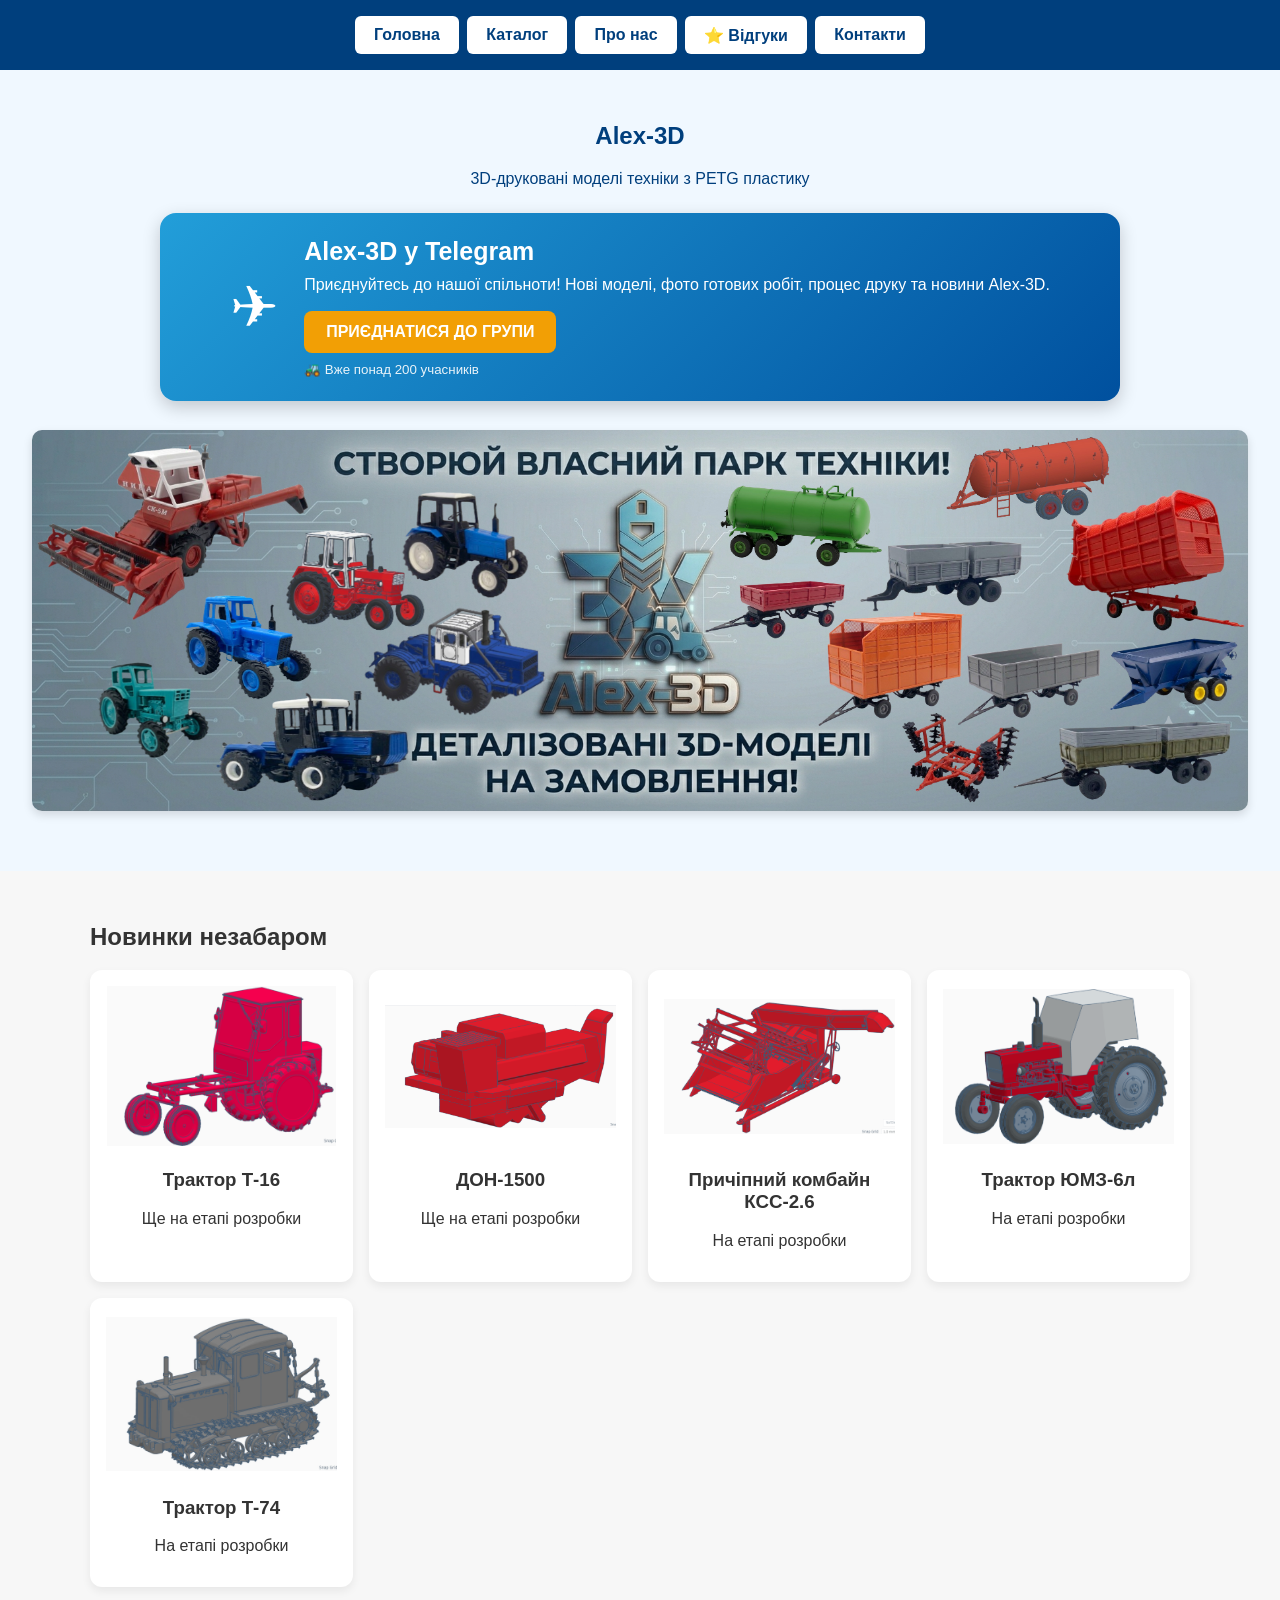
==== index.html @ 9a49c605 "Update index.html" ====
<!DOCTYPE html>
<html lang="uk">
<head><meta charset="utf-8"><meta name="viewport" content="width=device-width, initial-scale=1.0"><title>Alex-3D | Каталог моделей техніки</title><link href="style.css" rel="stylesheet"></head>
<body>
<nav class="nav-tabs">
    <button onclick="showTab('home')">Головна</button>
    <button onclick="showTab('catalog')">Каталог</button>
    <button onclick="showTab('about')">Про нас</button>
    <button onclick="showTab('reviews')">⭐ Відгуки</button>
    <button onclick="showTab('contacts')">Контакти</button>
</nav>
<section id="home" class="tab-content active-tab">
    
    <header class="header home-header"><h1>Alex-3D</h1>
        <p>3D-друковані моделі техніки з PETG пластику</p>
        <div class="telegram-promo">

    <div class="telegram-promo-icon">✈</div>

    <div class="telegram-promo-text">
        <h2>Alex-3D у Telegram</h2>

        <p>
            Приєднуйтесь до нашої спільноти!
            Нові моделі, фото готових робіт, процес друку та новини Alex-3D.
        </p>

        <a href="https://t.me/alex3dp"
           target="_blank"
           class="telegram-promo-btn">
            ПРИЄДНАТИСЯ ДО ГРУПИ
        </a>

        <small>🚜 Вже понад 200 учасників</small>
    </div>

</div>
        <img src="images/banner.png" alt="Банер Alex-3D" class="banner-img">
    </header>
       
    <div class="home-content"><h2>Новинки незабаром</h2><div class="news-grid"><div class="news-card"><img src="images/t16.png" alt="Трактор Т-16"><h3>Трактор Т-16</h3><p>Ще на етапі розробки</p></div><div class="news-card"><img src="images/don1500.png" alt="ДОН-1500"><h3>ДОН-1500</h3><p>Ще на етапі розробки</p></div><div class="news-card"><img src="images/kss26.png" alt="РКС-6"><h3>Причіпний комбайн КСС-2.6</h3><p>На етапі розробки</p></div><div class="news-card"><img src="images/umz6l.png" alt="Трактор ЮМЗ 6л"><h3>Трактор ЮМЗ-6л</h3><p>На етапі розробки</p></div><div class="news-card"><img src="images/t74.png" alt="Трактор Т-74"><h3>Трактор Т-74</h3><p>На етапі розробки</p></div></div></div></section>
<section id="catalog" class="tab-content"><header class="header"><h1>Каталог моделей техніки</h1><p>Оберіть модель, масштаб та варіант виконання</p><button class="order-btn" onclick="openCart()">🛒 Кошик (<span id="cart-count">0</span>)</button></header><div class="catalog-tabs"><button onclick="showCategory('auto')">Ваше авто по фото</button><button onclick="showCategory('tractors')">Трактори</button><button onclick="showCategory('combines')">Комбайни</button><button onclick="showCategory('trailers')">Причепи</button><button onclick="showCategory('attachments')">Причіпні пристрої</button><button onclick="showCategory('buses')">Автобуси</button><button onclick="showCategory('tanks')">Танки</button></div><main class="products-container" id="products"></main></section>
<section id="about" class="tab-content about-page">
  <div class="about-hero">
    <div class="about-hero-copy">
      <span class="about-kicker">3D-ДРУК • РУЧНА РОБОТА • МАСШТАБНІ МОДЕЛІ</span>
      <h1>Alex-3D — техніка, створена деталь за деталлю</h1>
      <p>Ми виготовляємо масштабні моделі тракторів, комбайнів, автобусів та іншої техніки за допомогою 3D-друку з PETG. Від першої надрукованої деталі до готової моделі — багато етапів виконуємо вручну.</p>
      <div class="about-hero-actions">
        <button class="about-primary-btn" onclick="showTab('catalog')">Перейти до каталогу</button>
        <a class="about-secondary-btn" href="https://t.me/alex3dp" target="_blank" rel="noopener">Наш Telegram</a>
      </div>
      <div class="about-badges"><span>3D-друк PETG</span><span>Ручна обробка</span><span>Зібрані та розібрані моделі</span></div>
    </div>
    <div class="about-hero-photo"><img src="images/hero.jpg" alt="Alex-3D — автор і масштабні моделі" loading="lazy"></div>
  </div>

  <section class="about-intro">
    <div><span class="section-eyebrow">ПРО НАС</span><h2>Не просто 3D-друк</h2></div>
    <p>Для нас модель — це не одна деталь, що виходить із принтера. Вона складається з окремих елементів, які потрібно надрукувати, очистити, підігнати, зібрати та деталізувати. Саме тому в готових роботах можна побачити кабіну, органи керування, сидіння, гусениці, колеса та інші дрібні елементи.</p>
  </section>

  <section class="process-section">
    <div class="section-heading"><span class="section-eyebrow">ЗА ЛАШТУНКАМИ ALEX-3D</span><h2>Як створюється модель</h2><p>Від набору надрукованих деталей до техніки, готової зайняти місце у вашій колекції.</p></div>
    <div class="process-grid">
      <article class="process-card"><div class="process-image"><img src="images/step-print.jpg" alt="Надруковані деталі моделі" loading="lazy"><span>01</span></div><div class="process-copy"><h3>3D-друк деталей</h3><p>Модель друкується частинами з PETG-пластику. Кожен вузол створюється окремо для подальшого складання.</p></div></article>
      <article class="process-card"><div class="process-image"><img src="images/step-processing.jpg" alt="Ручна обробка деталі Alex-3D" loading="lazy"><span>02</span></div><div class="process-copy"><h3>Ручна обробка</h3><p>Після друку прибираємо технологічні елементи, очищаємо краї та готуємо деталі до точного складання.</p></div></article>
      <article class="process-card"><div class="process-image"><img src="images/step-details.jpg" alt="Дрібні елементи керування моделі" loading="lazy"><span>03</span></div><div class="process-copy"><h3>Дрібна деталізація</h3><p>Важелі, педалі, сидіння, панелі та інші елементи допомагають передати характер справжньої техніки.</p></div></article>
      <article class="process-card"><div class="process-image"><img src="images/step-assembly.jpg" alt="Складання кабіни масштабної моделі" loading="lazy"><span>04</span></div><div class="process-copy"><h3>Складання</h3><p>Підготовлені елементи поступово перетворюються на цілісну модель — від ходової частини до кабіни.</p></div></article>
      <article class="process-card"><div class="process-image"><img src="images/step-finished.jpg" alt="Готова масштабна модель Alex-3D" loading="lazy"><span>05</span></div><div class="process-copy"><h3>Готовий результат</h3><p>Фінальний етап — перевірка, завершальна деталізація та підготовка моделі до передачі замовнику.</p></div></article>
    </div>
  </section>

  <section class="details-feature">
    <div class="details-feature-image"><img src="images/interior.jpg" alt="Деталізація кабіни масштабної моделі" loading="lazy"></div>
    <div class="details-feature-copy"><span class="section-eyebrow light">ДЕТАЛІ МАЮТЬ ЗНАЧЕННЯ</span><h2>Те, що робить модель живою</h2><p>Ми приділяємо увагу не лише загальному силуету. Там, де конструкція моделі дозволяє, відтворюємо дрібні елементи кабіни, органи керування, сидіння, ходову частину та інші характерні деталі.</p><div class="detail-points"><span>Кабіна та салон</span><span>Органи керування</span><span>Ходова частина</span><span>Ручне складання</span></div></div>
  </section>

  <section class="choice-section">
    <div class="section-heading"><span class="section-eyebrow">ОБЕРІТЬ СВІЙ ФОРМАТ</span><h2>Зібрана чи розібрана модель?</h2><p>У каталозі для багатьох моделей доступні обидва варіанти.</p></div>
    <div class="choice-grid">
      <article class="choice-card"><img src="images/assembled.jpg" alt="Зібрана модель Alex-3D" loading="lazy"><div class="choice-card-copy"><span class="choice-tag">ГОТОВА МОДЕЛЬ</span><h3>Зібрана</h3><p>Модель проходить друк, обробку та складання у нашій майстерні й надходить до вас уже зібраною.</p><button onclick="showTab('catalog')">Дивитися каталог</button></div></article>
      <article class="choice-card"><img src="images/kit.jpg" class="kit-full-image" alt="Розібрана модель Нива СК-5М" loading="lazy"><div class="choice-card-copy"><span class="choice-tag">ЗБЕРИ САМ</span><h3>Розібрана</h3><p>Комплект надрукованих деталей для тих, хто хоче самостійно скласти, допрацювати або оформити модель.</p><button onclick="showTab('catalog')">Обрати модель</button></div></article>
    </div>
  </section>

  <section class="works-section">
    <div class="section-heading"><span class="section-eyebrow">НАШІ РОБОТИ</span><h2>Від тракторів до автобусів</h2><p> Моделі, які вже вийшли з майстерні Alex-3D.</p></div>
    <div class="works-grid">

    <figure class="work-large">
        <img src="images/work-5.jpg" alt="Масштабні моделі Alex-3D">
    </figure>

    <figure>
        <img src="images/work-2.jpg" alt="Масштабна модель трактора">
    </figure>

    <figure>
        <img src="images/work-3.jpg" alt="Колекція моделей Alex-3D">
    </figure>

    <figure>
        <img src="images/work-4.jpg" alt="Масштабна модель техніки">
    </figure>

    <figure>
        <img src="images/work-1.jpg" alt="Готова масштабна модель Alex-3D">
    </figure>

</div>
        
  </section>

  <section class="about-final-cta"><span>МАЄТЕ МОДЕЛЬ НА ПРИМІТІ?</span><h2>Знайдіть свою техніку в каталозі Alex-3D</h2><p>Оберіть модель, масштаб, колір і доступну комплектацію на сторінці товару.</p><div><button class="about-primary-btn" onclick="showTab('catalog')">Відкрити каталог</button><a class="about-secondary-btn light-btn" href="https://t.me/alex3dp" target="_blank" rel="noopener">Запитати в Telegram</a></div><small>Працюємо офіційно — ФОП Сентіщев О.О.</small></section>
</section>

<section id="reviews" class="tab-content reviews-page">

    <div class="reviews-hero">
        <span class="section-eyebrow">ВІДГУКИ ПРО ALEX-3D</span>
        <h1>Ваша модель уже у вас?</h1>
        <p>
            Поділіться враженнями про модель Alex-3D.
            Ваш відгук допоможе іншим колекціонерам зробити свій вибір.
        </p>
    </div>

    <div class="reviews-layout">

        <div class="reviews-info">
            <div class="reviews-stars">★★★★★</div>
            <h2>Відгуки наших клієнтів</h2>
            <p>
                Тут з'являтимуться відгуки власників моделей Alex-3D
                після перевірки та публікації.
            </p>

            <div id="published-reviews">
                <div class="reviews-empty">
                    <span>💬</span>
                    <h3>Відгуки незабаром з'являться</h3>
                    <p>Будьте одним із перших, хто поділиться враженнями.</p>
                </div>
            </div>
        </div>

        <div class="review-form-card">

            <span class="section-eyebrow">ПОДІЛІТЬСЯ ВРАЖЕННЯМИ</span>
            <h2>Залишити відгук</h2>

            <label for="review-name">Ваше ім'я</label>
            <input
                id="review-name"
                type="text"
                placeholder="Наприклад, Олександр"
                maxlength="60"
            >

            <label>Ваша оцінка</label>

            <div class="rating-picker" id="rating-picker">
                <button type="button" data-rating="1">★</button>
                <button type="button" data-rating="2">★</button>
                <button type="button" data-rating="3">★</button>
                <button type="button" data-rating="4">★</button>
                <button type="button" data-rating="5">★</button>
            </div>

            <input id="review-rating" type="hidden" value="0">

            <label for="review-product">Яку модель ви придбали?</label>
            <select id="review-product">
                <option value="">Оберіть модель</option>
            </select>

            <label for="review-text">Ваш відгук</label>
            <textarea
                id="review-text"
                rows="6"
                maxlength="1500"
                placeholder="Розкажіть, що вам сподобалося в моделі..."
            ></textarea>

            <div class="review-photo-field">

    <label class="review-photo-label">
        Фото або скрін моделі
        <span>необов'язково</span>
    </label>

    <label for="review-photo" class="review-photo-upload">
        <div class="review-upload-icon">📷</div>

        <div>
            <strong>Додати фото</strong>
            <span>JPG, PNG або WEBP · до 5 МБ</span>
        </div>
    </label>

    <input
        type="file"
        id="review-photo"
        accept="image/jpeg,image/png,image/webp"
        hidden
    >

    <div id="review-photo-preview" class="review-photo-preview">
        <img id="review-preview-image" alt="Попередній перегляд фото">

        <button
            type="button"
            onclick="removeReviewPhoto()"
        >
            ×
        </button>
    </div>

</div>

            <label class="review-consent">
                <input type="checkbox" id="review-consent">
                <span>
                    Я погоджуюся на публікацію мого імені та відгуку
                    на сайті Alex-3D.
                </span>
            </label>

            <button
                type="button"
                class="review-submit-btn"
                id="review-submit-btn"
                onclick="submitReview()"
            >
                Надіслати відгук
            </button>

            <p class="review-moderation-note">
                Відгук з'явиться на сайті після модерації.
            </p>

            <div id="review-success" class="review-success">
                <strong>✓ Дякуємо за відгук!</strong>
                <span>Його надіслано на модерацію.</span>
            </div>

        </div>

    </div>

</section>
    
<section id="contacts" class="tab-content"><footer class="footer"><p>Зв’язок: <a href="mailto:osentisev0@gmail.com">osentisev0@gmail.com</a> | Тел: +380 96 501 5297</p><p><a href="https://t.me/alex3dp" target="_blank">Telegram‑група</a> | <a href="https://www.tiktok.com/@alex_3d4?is_from_webapp=1&sender_device=pc" target="_blank">TikTok</a></p><p>© 2026 ФОП Сентіщев О.О. Всі права захищено.</p></footer></section>
<div id="cart-modal" class="cart-modal"><div class="cart-box"><button class="cart-close" onclick="closeCart()">×</button><h2>Ваш кошик</h2><div id="cart-items"></div><h3>Разом: <span id="cart-total">0</span> грн</h3><h3>Оформлення замовлення</h3><input id="customer-name" type="text" placeholder="Ваше ПІБ"><input id="customer-phone" type="tel" placeholder="Телефон"><input id="customer-city" type="text" placeholder="Місто"><input id="customer-post" type="text" placeholder="Відділення Нової пошти"><textarea id="customer-comment" placeholder="Коментар до замовлення"></textarea><div class="checkout-warning"><p>Увага! Ми беремо замовлення в обробку. Після друку та складання моделі надсилаємо відеозвіт у месенджер. Після цього ви надсилаєте повну суму замовлення на рахунок ФОП, і ми відправляємо замовлення. З післяплатою не працюємо.</p><label><input type="checkbox" id="payment-agree"> Я ознайомлений(а) з умовами оплати та оформлення замовлення.</label><label><input type="checkbox" id="personal-agree"> Я даю згоду на обробку персональних даних.</label></div><button class="checkout-btn" onclick="checkout()">Оформити замовлення</button></div></div>
<script>
const GOOGLE_SCRIPT_URL="https://script.google.com/macros/s/AKfycbxgyBZoeWmpQncKgJy5H0FWbdE5JCpy-whHFIl1Y8K4tXei_d3P73bmstw9EFpJWtkm/exec";

// ===============================
// СТАТИСТИКА ALEX-3D
// ===============================

function getVisitorId() {
    let visitorId = localStorage.getItem("alex3d_visitor_id");

    if (!visitorId) {
        visitorId =
            "visitor_" +
            Date.now().toString(36) +
            "_" +
            Math.random().toString(36).substring(2, 10);

        localStorage.setItem("alex3d_visitor_id", visitorId);
    }

    return visitorId;
}

function getTrafficSource() {
    const referrer = document.referrer;

    if (!referrer) {
        return "Прямий перехід";
    }

    try {
        const hostname = new URL(referrer).hostname;

        if (hostname.includes("google.")) return "Google";
        if (hostname.includes("t.me") || hostname.includes("telegram")) return "Telegram";
        if (hostname.includes("tiktok")) return "TikTok";
        if (hostname.includes("instagram")) return "Instagram";
        if (hostname.includes("facebook")) return "Facebook";

        if (hostname === window.location.hostname) {
            return "Alex-3D";
        }

        return hostname;
    } catch {
        return "Інше";
    }
}

function trackEvent(eventName, pageName, productId = "", productName = "") {
    const analyticsData = {
        type: "analytics",
        event: eventName,
        page: pageName,
        productId: productId,
        productName: productName,
        visitorId: getVisitorId(),
        source: getTrafficSource()
    };

    fetch(GOOGLE_SCRIPT_URL, {
        method: "POST",
        mode: "no-cors",
        headers: {
            "Content-Type": "text/plain;charset=utf-8"
        },
        body: JSON.stringify(analyticsData)
    }).catch(error => {
        console.error("Помилка статистики:", error);
    });
}
    
let cart=JSON.parse(localStorage.getItem("cart"))||[];let allProducts=[];
const categoryNames={auto:"Ваше авто по фото",tractors:"Трактори",combines:"Комбайни",trailers:"Причепи",attachments:"Причіпні пристрої",buses:"Автобуси",tanks:"Танки"};
function showTab(tabId) {
    document.querySelectorAll(".tab-content").forEach(section => {
        section.classList.remove("active-tab");
    });

    document.getElementById(tabId).classList.add("active-tab");

    const tabNames = {
    home: "Головна",
    catalog: "Каталог",
    about: "Про нас",
    reviews: "Відгуки",
    contacts: "Контакти"
};

    trackEvent(
        "section_view",
        tabNames[tabId] || tabId
    );
}

function showCategory(categoryId) {
    document.querySelectorAll(".catalog-category").forEach(section => {
        section.classList.remove("active-category");
    });

    const category = document.getElementById(categoryId);

    if (category) {
        category.classList.add("active-category");
    }

    trackEvent(
        "category_view",
        "Каталог: " + (categoryNames[categoryId] || categoryId)
    );
}
    
function saveCart(){localStorage.setItem("cart",JSON.stringify(cart));updateCartCount()}
function updateCartCount(){const c=document.getElementById("cart-count");if(c)c.textContent=cart.reduce((s,i)=>s+i.quantity,0)}
function formatOptions(options){if(!options||!options.length)return"";return options.map(o=>`${o.title}: ${o.value}${o.price?" (+"+o.price+" грн)":""}`).join("<br>")}
async function loadProducts(){try{const r=await fetch("products.json");allProducts=await r.json();renderCatalog(allProducts)}catch(e){console.error(e);document.getElementById("products").innerHTML="<p>Не вдалося завантажити каталог.</p>"}}
function renderCatalog(products){const container=document.getElementById("products");container.innerHTML="";Object.keys(categoryNames).forEach((cat,i)=>{const section=document.createElement("div");section.id=cat;section.className="catalog-category"+(i===1?" active-category":"");section.innerHTML=`<h2 class="category-title">${categoryNames[cat]}</h2>`;const items=products.filter(p=>p.category===cat);if(!items.length)section.innerHTML+=`<p class="empty-category">Поки що товарів у цій категорії немає.</p>`;else items.forEach(p=>section.appendChild(createProductCard(p)));container.appendChild(section)})}
function createProductCard(product){const first=product.scales[0];const card=document.createElement("div");card.className="product-card";card.dataset.id=product.id;const opts=product.scales.map(i=>`<option value="${i.scale}" data-assembled="${i.assembled}" data-unassembled="${i.unassembled}">${i.scale}</option>`).join("");card.innerHTML=`<img src="${product.image}" alt="${product.name}"><h3>${product.name}</h3>              <p class="card-note">
    Натисніть «Детальніше», щоб обрати масштаб, колір та комплектацію.
</p><div class="product-buttons">                 <button class="details-btn" onclick="openProductDetails('${product.id}')">Детальніше про модель</button></div>`;return card}
document.addEventListener("change",e=>{if(e.target.classList.contains("scale-select")){const card=e.target.closest(".product-card");const s=e.target.options[e.target.selectedIndex];card.querySelector(".assembled-price").textContent=s.dataset.assembled+" грн";card.querySelector(".unassembled-price").textContent=s.dataset.unassembled+" грн"}});
function addCardToCart(btn,typeCode){const card=btn.closest(".product-card");const p=allProducts.find(i=>i.id===card.dataset.id);const select=card.querySelector(".scale-select");const s=select.options[select.selectedIndex];addToCart({name:p.name,image:p.image,scale:s.value,type:typeCode==='assembled'?"Зібрана модель":"Розібрана модель",options:[],price:typeCode==='assembled'?Number(s.dataset.assembled):Number(s.dataset.unassembled),quantity:1})}
function addToCart(newItem){const ex=cart.find(i=>i.name===newItem.name&&i.scale===newItem.scale&&i.type===newItem.type&&JSON.stringify(i.options||[])===JSON.stringify(newItem.options||[]));if(ex)ex.quantity++;else cart.push(newItem);saveCart();alert("Товар додано в кошик!")}
function openProductDetails(id) {
    const product = allProducts.find(item => item.id === id);

    if (product) {
        trackEvent(
            "product_click",
            "Каталог",
            product.id,
            product.name
        );
    }

    setTimeout(() => {
        window.location.href = "product.html?id=" + id;
    }, 150);
}
function openCart(){renderCart();document.getElementById("cart-modal").style.display="flex"}
function closeCart(){document.getElementById("cart-modal").style.display="none"}
function renderCart(){const items=document.getElementById("cart-items"),totalBox=document.getElementById("cart-total");items.innerHTML="";let total=0;if(!cart.length){items.innerHTML="<p>Кошик порожній</p>";totalBox.textContent=0;return}cart.forEach((item,index)=>{const itemTotal=item.price*item.quantity;total+=itemTotal;items.innerHTML+=`<div class="cart-item"><img src="${item.image}" alt="${item.name}" class="cart-img"><div class="cart-item-info"><strong>${item.name}</strong><p>Масштаб: ${item.scale}</p><p>${item.type}</p>${item.options&&item.options.length?`<p class="cart-options">${formatOptions(item.options)}</p>`:""}<p>${item.price} грн × ${item.quantity} = ${itemTotal} грн</p><button onclick="changeQuantity(${index},-1)">−</button><button onclick="changeQuantity(${index},1)">+</button><button onclick="removeFromCart(${index})">Видалити</button></div></div>`});totalBox.textContent=total}
function changeQuantity(i,a){cart[i].quantity+=a;if(cart[i].quantity<=0)cart.splice(i,1);saveCart();renderCart()}
function removeFromCart(i){cart.splice(i,1);saveCart();renderCart()}
async function checkout(){const name=document.getElementById("customer-name").value.trim();const phone=document.getElementById("customer-phone").value.trim();const city=document.getElementById("customer-city").value.trim();const post=document.getElementById("customer-post").value.trim();const comment=document.getElementById("customer-comment").value.trim();const paymentAgree=document.getElementById("payment-agree").checked;const personalAgree=document.getElementById("personal-agree").checked;if(!name||!phone||!city||!post){alert("Будь ласка, заповніть ім’я, телефон, місто та відділення Нової пошти.");return}if(!paymentAgree||!personalAgree){alert("Потрібно погодитися з умовами оплати та обробкою персональних даних.");return}if(!cart.length){alert("Кошик порожній.");return}const total=cart.reduce((s,i)=>s+i.price*i.quantity,0);const order={date:new Date().toLocaleString("uk-UA"),customer:{name,phone,city,post,comment},items:cart,total,paymentAgree,personalAgree};try{await fetch(GOOGLE_SCRIPT_URL,{method:"POST",mode:"no-cors",headers:{"Content-Type":"text/plain;charset=utf-8"},body:JSON.stringify(order)});alert("Замовлення успішно оформлено!");cart=[];saveCart();renderCart();closeCart()}catch(e){console.error(e);alert("Помилка відправлення замовлення. Спробуйте ще раз або зв'яжіться з нами напряму.")}}

// ===============================
// ВІДГУКИ ALEX-3D
// ===============================

let selectedReviewRating = 0;

function initReviewForm() {
    const picker = document.getElementById("rating-picker");

    if (picker) {
        const stars = picker.querySelectorAll("button");

        stars.forEach(star => {
            star.addEventListener("click", () => {
                selectedReviewRating = Number(star.dataset.rating);

                document.getElementById("review-rating").value =
                    selectedReviewRating;

                stars.forEach(item => {
                    item.classList.toggle(
                        "active",
                        Number(item.dataset.rating) <= selectedReviewRating
                    );
                });
            });
        });
    }

    fillReviewProducts();
}

function fillReviewProducts() {
    const select = document.getElementById("review-product");

    if (!select || !allProducts.length) return;

    select.innerHTML =
        '<option value="">Оберіть модель</option>';

    allProducts.forEach(product => {
        const option = document.createElement("option");

        option.value = product.id;
        option.textContent = product.name;
        option.dataset.name = product.name;

        select.appendChild(option);
    });
}

let reviewPhotoData = null;

function initReviewPhoto() {
    const input = document.getElementById("review-photo");

    if (!input) return;

    input.addEventListener("change", async function () {

        const file = this.files[0];

        if (!file) return;

        const allowedTypes = [
            "image/jpeg",
            "image/png",
            "image/webp"
        ];

        if (!allowedTypes.includes(file.type)) {
            alert("Можна завантажити JPG, PNG або WEBP.");
            this.value = "";
            return;
        }

        if (file.size > 5 * 1024 * 1024) {
            alert("Фото має бути не більше 5 МБ.");
            this.value = "";
            return;
        }

        try {
            reviewPhotoData = await compressReviewPhoto(file);

            const preview =
                document.getElementById("review-photo-preview");

            const image =
                document.getElementById("review-preview-image");

            image.src = reviewPhotoData.data;

            preview.classList.add("show");

        } catch (error) {
            console.error(error);
            alert("Не вдалося обробити фотографію.");
            this.value = "";
        }
    });
}


function compressReviewPhoto(file) {

    return new Promise((resolve, reject) => {

        const reader = new FileReader();

        reader.onload = function (event) {

            const img = new Image();

            img.onload = function () {

                const maxSize = 1600;

                let width = img.width;
                let height = img.height;

                if (width > maxSize || height > maxSize) {

                    const ratio =
                        Math.min(
                            maxSize / width,
                            maxSize / height
                        );

                    width = Math.round(width * ratio);
                    height = Math.round(height * ratio);
                }

                const canvas =
                    document.createElement("canvas");

                canvas.width = width;
                canvas.height = height;

                const ctx =
                    canvas.getContext("2d");

                ctx.drawImage(
                    img,
                    0,
                    0,
                    width,
                    height
                );

                const compressed =
                    canvas.toDataURL(
                        "image/jpeg",
                        0.82
                    );

                resolve({
                    data: compressed,
                    type: "image/jpeg"
                });
            };

            img.onerror = reject;
            img.src = event.target.result;
        };

        reader.onerror = reject;
        reader.readAsDataURL(file);
    });
}


function removeReviewPhoto() {

    reviewPhotoData = null;

    const input =
        document.getElementById("review-photo");

    const preview =
        document.getElementById("review-photo-preview");

    const image =
        document.getElementById("review-preview-image");

    if (input) input.value = "";
    if (image) image.src = "";
    if (preview) preview.classList.remove("show");
}

    
async function submitReview() {
    const name =
        document.getElementById("review-name").value.trim();

    const rating =
        Number(document.getElementById("review-rating").value);

    const productSelect =
        document.getElementById("review-product");

    const productId =
        productSelect.value;

    const productName =
        productId
            ? productSelect.options[productSelect.selectedIndex].textContent
            : "";

    const review =
        document.getElementById("review-text").value.trim();

    const consent =
        document.getElementById("review-consent").checked;

    if (!name) {
        alert("Будь ласка, вкажіть ваше ім'я.");
        return;
    }

    if (rating < 1 || rating > 5) {
        alert("Будь ласка, поставте оцінку від 1 до 5 зірок.");
        return;
    }

    if (!productId) {
        alert("Будь ласка, оберіть модель.");
        return;
    }

    if (review.length < 10) {
        alert("Напишіть, будь ласка, трохи детальніший відгук.");
        return;
    }

    if (!consent) {
        alert("Потрібна згода на публікацію відгуку.");
        return;
    }

    const button =
        document.getElementById("review-submit-btn");

    button.disabled = true;
    button.textContent = "Надсилаємо...";

    const reviewData = {
    type: "review",
    name: name,
    rating: rating,
    productId: productId,
    productName: productName,
    review: review,
    photo: reviewPhotoData,
    visitorId: getVisitorId()
};

    try {
        await fetch(GOOGLE_SCRIPT_URL, {
            method: "POST",
            mode: "no-cors",
            headers: {
                "Content-Type": "text/plain;charset=utf-8"
            },
            body: JSON.stringify(reviewData)
        });

        trackEvent(
            "review_submit",
            "Відгуки",
            productId,
            productName
        );

        document.getElementById("review-name").value = "";
        document.getElementById("review-rating").value = "0";
        document.getElementById("review-product").value = "";
        document.getElementById("review-text").value = "";
        document.getElementById("review-consent").checked = false;
        // Очищаємо прикріплене фото
        removeReviewPhoto();
        selectedReviewRating = 0;

        document
            .querySelectorAll("#rating-picker button")
            .forEach(star => star.classList.remove("active"));

        const success =
            document.getElementById("review-success");

        success.classList.add("show");

        setTimeout(() => {
            success.classList.remove("show");
        }, 6000);

    } catch (error) {
        console.error("Помилка відправлення відгуку:", error);

        alert(
            "Не вдалося надіслати відгук. Спробуйте ще раз."
        );
    } finally {
        button.disabled = false;
        button.textContent = "Надіслати відгук";
    }
}    

document.addEventListener("DOMContentLoaded", async () => {
    await loadProducts();

    updateCartCount();
    initReviewForm();
    initReviewPhoto();

    trackEvent("page_view", "Головна");
});
</script></body></html>
---- style.css ----
body {
    font-family: Arial, sans-serif;
    background-color: #f7f7f7;
    margin: 0;
    padding: 0;
    color: #333;
}

/* ===== НАВІГАЦІЯ ===== */

.nav-tabs {
    display: flex;
    justify-content: center;
    flex-wrap: wrap;
    background-color: #003f7d;
    padding: 1rem 0;
    gap: .5rem;
}

.nav-tabs button {
    background-color: #fff;
    color: #003f7d;
    border: none;
    padding: .6rem 1.2rem;
    font-size: 1rem;
    font-weight: bold;
    border-radius: 6px;
    cursor: pointer;
    transition: all .3s;
}

.nav-tabs button:hover {
    background-color: #00509e;
    color: #fff;
    transform: scale(1.05);
}

.tab-content {
    display: none;
}

.tab-content.active-tab {
    display: block;
}

/* ===== ГОЛОВНА ===== */

.header {
    text-align: center;
    padding: 2rem;
    background-color: #00509e;
    color: #fff;
}

.home-header {
    background-color: #f0f8ff;
    color: #003f7d;
}

.banner-img {
    max-width: 100%;
    height: auto;
    border-radius: 10px;
    margin: 1.5rem 0;
    box-shadow: 0 4px 10px #0002;
}

.home-content {
    max-width: 1100px;
    margin: 0 auto;
    padding: 2rem;
}

/* ===== НОВИНИ ===== */

.news-grid {
    display: grid;
    grid-template-columns: repeat(auto-fit, minmax(220px, 1fr));
    gap: 1rem;
}

.news-card,
.product-card,
.product-detail-card,
.about-section {
    background: #fff;
    border-radius: 12px;
    box-shadow: 0 4px 10px #0001;
}

.news-card {
    padding: 1rem;
    text-align: center;
}

.news-card img {
    width: 100%;
    height: 160px;
    object-fit: contain;
}

/* ===== КАТАЛОГ ===== */

.catalog-tabs {
    text-align: center;
    margin: 1rem 0;
}

.catalog-tabs button {
    background-color: #00509e;
    color: white;
    border: none;
    padding: .7rem 1.2rem;
    margin: .3rem;
    border-radius: 4px;
    cursor: pointer;
    font-size: 1rem;
    font-weight: bold;
}

.catalog-tabs button:hover {
    background-color: #003f7d;
}

.products-container {
    padding: 2rem;
}

.catalog-category {
    display: none;
    flex-wrap: wrap;
    justify-content: center;
    gap: 1.5rem;
}

.catalog-category.active-category {
    display: flex;
}

.category-title {
    width: 100%;
    text-align: center;
    font-size: 1.6rem;
    margin: 1rem 0;
    color: #003a75;
}

.empty-category {
    width: 100%;
    text-align: center;
    color: #777;
}

/* ===== КАРТКИ ТОВАРІВ ===== */

.product-card {
    width: 260px;
    padding: 1rem;
    text-align: center;
}

.product-card img {
    width: 100%;
    height: 180px;
    object-fit: contain;
    border-radius: 6px;
    margin-bottom: 1rem;
}

.product-card h3 {
    font-size: 1.15rem;
    margin-bottom: .5rem;
}

.product-card p {
    font-size: .95rem;
    margin: .3rem 0;
}

.scale-select,
#detail-scale,
#detail-type,
.option-block select,
.option-block input[type="text"] {
    width: 100%;
    padding: 9px;
    margin: 8px 0;
    border: 1px solid #ccc;
    border-radius: 8px;
    box-sizing: border-box;
}

.product-buttons {
    display: flex;
    gap: 8px;
    flex-direction: column;
    margin-top: 10px;
}

.product-buttons button,
.checkout-btn,
.details-btn {
    color: white;
    border: none;
    padding: 10px;
    border-radius: 8px;
    cursor: pointer;
    font-weight: bold;
}

.product-buttons button,
.checkout-btn {
    background: #1f7a3f;
}

.product-buttons button:hover,
.checkout-btn:hover {
    background: #155c2f;
}

.details-btn {
    background: #00509e;
}

.details-btn:hover {
    background: #003f7d;
}

.order-btn {
    display: inline-block;
    margin-top: 1rem;
    background: #f29f05;
    color: #fff;
    padding: .8rem 1.4rem;
    font-size: 1rem;
    border: none;
    border-radius: 6px;
    text-decoration: none;
    transition: background .3s;
    cursor: pointer;
}

.order-btn:hover {
    background: #d98804;
}

/* ===== СТАРИЙ ABOUT ===== */

.about-section {
    max-width: 900px;
    margin: 2rem auto;
    padding: 2rem;
    text-align: center;
}

/* ===== FOOTER ===== */

.footer {
    text-align: center;
    padding: 1rem;
    background: #222;
    color: #fff;
    font-size: .9rem;
}

.footer a {
    color: #f29f05;
}

/* ===== КОШИК ===== */

.cart-modal {
    display: none;
    position: fixed;
    inset: 0;
    background: #0009;
    justify-content: center;
    align-items: center;
    z-index: 9999;
}

.cart-box {
    background: white;
    width: 90%;
    max-width: 560px;
    max-height: 90vh;
    overflow-y: auto;
    padding: 20px;
    border-radius: 14px;
    position: relative;
}

.cart-close {
    position: absolute;
    top: 10px;
    right: 15px;
    border: none;
    background: none;
    font-size: 28px;
    cursor: pointer;
}

.cart-item {
    display: flex;
    gap: 12px;
    align-items: center;
    border-bottom: 1px solid #ddd;
    padding: 12px 0;
}

.cart-img {
    width: 80px;
    height: 80px;
    object-fit: contain;
    border-radius: 8px;
    background: #f5f5f5;
    flex-shrink: 0;
}

.cart-item-info {
    flex: 1;
}

.cart-item button {
    margin-right: 5px;
    margin-top: 5px;
    padding: 6px 10px;
}

.cart-box input,
.cart-box textarea {
    width: 100%;
    box-sizing: border-box;
    margin-bottom: 10px;
    padding: 10px;
    border: 1px solid #ccc;
    border-radius: 8px;
}

.checkout-warning {
    background: #fff8e6;
    border: 1px solid #f0d28a;
    border-radius: 10px;
    padding: 12px;
    margin: 12px 0;
    font-size: .92rem;
}

.checkout-warning label {
    display: block;
    margin-top: 8px;
}

.cart-options {
    background: #f4f8ff;
    padding: 8px;
    border-radius: 8px;
    font-size: .9rem;
}

/* ===== СТОРІНКА ТОВАРУ ===== */

.product-detail-page {
    max-width: 1100px;
    margin: 30px auto;
    padding: 20px;
}

.product-detail-card {
    padding: 25px;
    display: flex;
    gap: 30px;
}

.detail-gallery {
    width: 45%;
}

.detail-image {
    width: 100%;
    max-height: 420px;
    object-fit: contain;
    background: #f7f7f7;
    border-radius: 12px;
}

.product-thumbs {
    display: flex;
    gap: 8px;
    flex-wrap: wrap;
    margin-top: 10px;
}

.product-thumbs img {
    width: 70px;
    height: 70px;
    object-fit: contain;
    background: #f7f7f7;
    border-radius: 8px;
    cursor: pointer;
    border: 1px solid #ddd;
}

.detail-info {
    flex: 1;
}

.product-options {
    margin-top: 20px;
    padding: 15px;
    background: #f4f8ff;
    border-radius: 12px;
}

.option-block {
    margin-bottom: 12px;
}

.option-block label {
    display: block;
    font-weight: bold;
    margin-bottom: 5px;
}

.checkbox-option {
    display: flex !important;
    gap: 8px;
    align-items: center;
    cursor: pointer;
}

.not-found {
    text-align: center;
    margin: 3rem;
}

/* ===== КОЛЬОРОВІ ВАРІАНТИ ===== */

.color-variant-btn {
    background: #00509e;
    color: white;
    border: none;
    padding: 10px;
    border-radius: 8px;
    cursor: pointer;
    font-weight: bold;
    margin: 5px 5px 5px 0;
}

.color-variant-btn:hover {
    background: #003f7d;
}

.color-variant-btn.active-color {
    background: #f29f05;
}

/* ===== TELEGRAM НА ГОЛОВНІЙ ===== */

.telegram-promo {
    max-width: 900px;
    margin: 25px auto 5px;
    padding: 24px 30px;
    display: flex;
    align-items: center;
    justify-content: center;
    gap: 25px;
    background: linear-gradient(135deg, #229ED9, #00509e);
    color: #fff;
    border-radius: 16px;
    box-shadow: 0 6px 18px #0003;
}

.telegram-promo-icon {
    font-size: 58px;
    flex-shrink: 0;
}

.telegram-promo-text {
    text-align: left;
}

.telegram-promo-text h2 {
    margin: 0 0 7px;
    font-size: 25px;
    color: #fff;
}

.telegram-promo-text p {
    margin: 0 0 14px;
    line-height: 1.5;
    font-size: 16px;
}

.telegram-promo-btn {
    display: inline-block;
    background: #f29f05;
    color: #fff;
    padding: 12px 22px;
    border-radius: 8px;
    text-decoration: none;
    font-weight: bold;
    transition: all .25s;
}

.telegram-promo-btn:hover {
    background: #d98804;
    transform: translateY(-2px);
    box-shadow: 0 4px 10px #0003;
}

.telegram-promo-text small {
    display: block;
    margin-top: 9px;
    opacity: .9;
}

/* =========================================================
   НОВА СТОРІНКА «ПРО НАС»
   ========================================================= */

.about-page {
    background: #f6f8fb;
    overflow: hidden;
}

.about-page * {
    box-sizing: border-box;
}

/* ===== HERO ===== */

.about-hero {
    max-width: 1200px;
    margin: 0 auto;
    padding: 64px 32px;
    display: grid;
    grid-template-columns: 1.15fr .85fr;
    gap: 60px;
    align-items: center;
}

.about-kicker,
.section-eyebrow {
    display: inline-block;
    font-size: .76rem;
    font-weight: 800;
    letter-spacing: .14em;
    color: #f29f05;
    margin-bottom: 12px;
}

.about-hero-copy h1,
.about-hero-content h1 {
    font-size: clamp(44px, 3.5vw, 61px);
    line-height: 1.05;
    letter-spacing: -1.5px;
    color: #073a70;
    margin: 0 0 24px;
    max-width: 800px;
}

.about-hero-copy > p,
.about-hero-content > p {
    max-width: 650px;
    font-size: 19px;
    line-height: 1.7;
    color: #536171;
}

.about-hero-actions {
    display: flex;
    gap: 12px;
    flex-wrap: wrap;
    margin: 28px 0;
}

.about-primary-btn,
.about-secondary-btn,
.choice-card button {
    border: 0;
    border-radius: 10px;
    padding: 13px 20px;
    font-weight: 800;
    font-size: .95rem;
    cursor: pointer;
    text-decoration: none;
    display: inline-flex;
    align-items: center;
    justify-content: center;
    transition: .25s;
}

.about-primary-btn,
.choice-card button {
    background: #f29f05;
    color: #fff;
}

.about-primary-btn:hover,
.choice-card button:hover {
    background: #d98804;
    transform: translateY(-2px);
}

.about-secondary-btn {
    border: 1px solid #c8d5e3;
    color: #073a70;
    background: #fff;
}

.about-secondary-btn:hover {
    border-color: #00509e;
    transform: translateY(-2px);
}

.about-badges {
    display: flex;
    gap: 9px;
    flex-wrap: wrap;
}

.about-badges span {
    background: #e8f0f8;
    color: #174b7c;
    border-radius: 999px;
    padding: 8px 12px;
    font-size: .82rem;
    font-weight: 700;
}

/* Підтримує обидві назви класу hero-фото */

.about-hero-photo,
.about-hero-image {
    position: relative;
    width: 100%;
    height: 650px;
    min-height: 650px;
    overflow: hidden;
    border-radius: 28px;
}

.about-hero-photo > img,
.about-hero-image > img {
    width: 100%;
    height: 100%;
    display: block;
    object-fit: cover;
    object-position: center 69%;
    border-radius: 28px;
    box-shadow: 0 24px 60px #003f7d2b;
}

/* ===== ВСТУП ===== */

.about-intro {
    max-width: 1100px;
    margin: 0 auto;
    padding: 36px 32px 76px;
    display: grid;
    grid-template-columns: .8fr 1.2fr;
    gap: 60px;
    align-items: start;
}

.about-intro h2,
.section-heading h2,
.details-feature h2 {
    font-size: clamp(2rem, 4vw, 3.2rem);
    line-height: 1.08;
    color: #073a70;
    margin: 0;
}

.about-intro p,
.section-heading p {
    font-size: 1.03rem;
    line-height: 1.8;
    color: #617080;
    margin: 0;
}

/* ===== ЯК СТВОРЮЄТЬСЯ МОДЕЛЬ ===== */

.process-section,
.choice-section,
.works-section {
    max-width: 1200px;
    margin: 0 auto;
    padding: 72px 32px;
}

.process-section {
    max-width: none;
    background: #fff;
}

.process-section > .section-heading,
.process-grid {
    max-width: 1200px;
    margin-left: auto;
    margin-right: auto;
}

.section-heading {
    text-align: center;
    max-width: 720px !important;
    margin-bottom: 38px !important;
}

.section-heading p {
    margin-top: 13px;
}

.process-grid {
    display: grid;
    grid-template-columns: repeat(5, 1fr);
    gap: 18px;
}

.process-card {
    background: #f7f9fc;
    border: 1px solid #e5ebf1;
    border-radius: 18px;
    overflow: hidden;
    transition: .25s;
}

.process-card:hover {
    transform: translateY(-5px);
    box-shadow: 0 14px 30px #003f7d16;
}

.process-image {
    height: 245px;
    position: relative;
    overflow: hidden;
}

.process-image img,
.process-card img {
    width: 100%;
    height: 245px;
    object-fit: cover;
    display: block;
}

.process-image span {
    position: absolute;
    top: 12px;
    left: 12px;
    background: #f29f05;
    color: #fff;
    width: 40px;
    height: 40px;
    border-radius: 50%;
    display: grid;
    place-items: center;
    font-weight: 900;
}

.process-copy {
    padding: 20px;
}

.process-copy h3 {
    color: #073a70;
    margin: 0 0 8px;
    font-size: 1.08rem;
}

.process-copy p {
    color: #657382;
    line-height: 1.6;
    font-size: .9rem;
    margin: 0;
}

/* ===== ДЕТАЛІ МАЮТЬ ЗНАЧЕННЯ ===== */

.details-feature {
    max-width: 1200px;
    margin: 80px auto;
    padding: 0 32px;
    display: grid;
    grid-template-columns: 1.08fr .92fr;
    align-items: stretch;
}

.details-feature-image img {
    width: 100%;
    height: 100%;
    min-height: 520px;
    object-fit: cover;
    border-radius: 24px 0 0 24px;
}

.details-feature-copy {
    background: #003f7d;
    color: #fff;
    border-radius: 0 24px 24px 0;
    padding: 55px;
    display: flex;
    flex-direction: column;
    justify-content: center;
}

.section-eyebrow.light {
    color: #ffbc42;
}

.details-feature-copy h2 {
    color: #fff;
}

.details-feature-copy > p {
    line-height: 1.8;
    color: #dce9f5;
    font-size: 1.02rem;
}

.detail-points {
    display: grid;
    grid-template-columns: 1fr 1fr;
    gap: 10px;
    margin-top: 20px;
}

.detail-points span {
    border: 1px solid #ffffff35;
    background: #ffffff0d;
    border-radius: 10px;
    padding: 11px;
    font-weight: 700;
    font-size: .9rem;
}

/* =========================================================
   ЗІБРАНА / РОЗІБРАНА
   ========================================================= */

.choice-grid {
    display: grid;
    grid-template-columns: 1fr 1fr;
    gap: 24px;
}

.choice-card {
    background: #fff;
    border-radius: 22px;
    overflow: hidden;
    box-shadow: 0 10px 35px #003f7d12;
}

/* Звичайне фото — зібрана модель */

.choice-card > img {
    width: 100%;
    height: 340px;
    display: block;
    object-fit: cover;
    object-position: center;
}

/*
   ПРАВЕ ФОТО — КОМПЛЕКТ НИВИ.
   Показуємо ОРИГІНАЛЬНЕ фото повністю.
   Нічого зверху або знизу не обрізається.
*/

.choice-card > img.kit-full-image {
    width: 100%;
    height: 340px;
    display: block;
    object-fit: cover !important;
    object-position: 68% 72% !important;
    background: #f3f3f3;
}

.choice-card-copy {
    padding: 27px;
}

.choice-tag {
    font-size: .72rem;
    letter-spacing: .12em;
    font-weight: 900;
    color: #f29f05;
}

.choice-card h3 {
    font-size: 1.7rem;
    color: #073a70;
    margin: 7px 0;
}

.choice-card p {
    color: #657382;
    line-height: 1.65;
    min-height: 54px;
}

/* ===== НАШІ РОБОТИ ===== */

.works-section {
    padding-top: 50px;
    padding-bottom: 90px;
}

.works-grid {
    display: grid;
    grid-template-columns: repeat(3, 1fr);
    grid-auto-rows: 250px;
    gap: 14px;
}

.works-grid figure {
    margin: 0;
    border-radius: 16px;
    overflow: hidden;
    background: #e7edf4;
}

.works-grid img {
    width: 100%;
    height: 100%;
    object-fit: cover;
    transition: .4s;
}

.works-grid figure:hover img {
    transform: scale(1.035);
}

.work-large {
    grid-row: span 2;
}

.work-wide {
    grid-column: span 2;
}

/* ===== ФІНАЛЬНИЙ CTA ===== */

.about-final-cta {
    background: linear-gradient(135deg, #003f7d, #005ba9);
    color: #fff;
    text-align: center;
    padding: 76px 25px;
}

.about-final-cta > span {
    font-size: .75rem;
    font-weight: 900;
    letter-spacing: .14em;
    color: #ffbc42;
}

.about-final-cta h2 {
    font-size: clamp(2rem, 4vw, 3.3rem);
    max-width: 760px;
    margin: 12px auto;
    color: #fff;
}

.about-final-cta p {
    color: #dce9f5;
    max-width: 650px;
    margin: 0 auto 24px;
    line-height: 1.7;
}

.about-final-cta > div {
    display: flex;
    justify-content: center;
    gap: 12px;
    flex-wrap: wrap;
}

.about-final-cta small {
    display: block;
    margin-top: 26px;
    color: #c8daeb;
}

.light-btn {
    background: transparent;
    color: #fff;
    border-color: #ffffff75;
}

.light-btn:hover {
    border-color: #fff;
}

/* =========================================================
   АДАПТАЦІЯ
   ========================================================= */

@media (max-width: 1000px) {

    .about-hero {
        grid-template-columns: 1fr;
        padding-top: 45px;
    }

    .about-hero-photo,
    .about-hero-image {
        height: 520px;
        min-height: 520px;
    }

    .about-hero-photo > img,
    .about-hero-image > img {
        object-position: center 69%;
    }

    .process-grid {
        grid-template-columns: repeat(2, 1fr);
    }

    .process-card:last-child {
        grid-column: 1 / -1;
    }

    .details-feature {
        grid-template-columns: 1fr;
    }

    .details-feature-image img {
        min-height: 400px;
        border-radius: 24px 24px 0 0;
    }

    .details-feature-copy {
        border-radius: 0 0 24px 24px;
    }

    .works-grid {
        grid-template-columns: 1fr 1fr;
    }

    .work-wide {
        grid-column: span 1;
    }
}

@media (max-width: 768px) {

    .nav-tabs {
        flex-direction: column;
        align-items: center;
    }

    .nav-tabs button {
        width: 90%;
    }

    .products-container {
        padding: 1rem;
    }

    .product-card {
        width: 90%;
    }

    .product-detail-card {
        flex-direction: column;
    }

    .detail-gallery {
        width: 100%;
    }

    .cart-item {
        align-items: flex-start;
    }

    .cart-img {
        width: 65px;
        height: 65px;
    }

    .telegram-promo {
        margin: 18px 15px 5px;
        padding: 20px;
        flex-direction: column;
        gap: 10px;
        text-align: center;
    }

    .telegram-promo-icon {
        font-size: 45px;
    }

    .telegram-promo-text {
        text-align: center;
    }

    .telegram-promo-text h2 {
        font-size: 22px;
    }

    .telegram-promo-text p {
        font-size: 15px;
    }

    .telegram-promo-btn {
        display: block;
        width: 100%;
        box-sizing: border-box;
    }
}

@media (max-width: 680px) {

    .about-hero,
    .about-intro,
    .process-section,
    .choice-section,
    .works-section,
    .details-feature {
        padding-left: 17px;
        padding-right: 17px;
    }

    .about-hero {
        padding-top: 34px;
        padding-bottom: 44px;
        gap: 28px;
    }

    .about-hero-copy h1,
    .about-hero-content h1 {
        font-size: 2.55rem;
    }

    .about-hero-actions {
        flex-direction: column;
    }

    .about-primary-btn,
    .about-secondary-btn {
        width: 100%;
    }

    .about-hero-photo,
    .about-hero-image {
        height: 430px;
        min-height: 430px;
    }

    .about-hero-photo > img,
    .about-hero-image > img {
        border-radius: 20px;
    }

    .about-intro {
        grid-template-columns: 1fr;
        gap: 18px;
        padding-bottom: 52px;
    }

    .process-section,
    .choice-section,
    .works-section {
        padding-top: 55px;
        padding-bottom: 55px;
    }

    .process-grid,
    .choice-grid {
        grid-template-columns: 1fr;
    }

    .process-card:last-child {
        grid-column: auto;
    }

    .process-image,
    .process-image img,
    .process-card img {
        height: 280px;
    }

    .details-feature {
        margin: 55px auto;
    }

    .details-feature-image img {
        min-height: 330px;
    }

    .details-feature-copy {
        padding: 32px 23px;
    }

    .detail-points {
        grid-template-columns: 1fr;
    }

    /* Обидва фото однакової висоти на телефоні */
    .choice-card > img,
   .choice-card > img.kit-full-image {
    width: 100%;
    height: 340px;
    display: block;
    object-fit: cover !important;
    object-position: 68% 72% !important;
    background: #f3f3f3;
}

    .works-grid {
        grid-template-columns: 1fr;
        grid-auto-rows: 280px;
    }

    .work-large {
        grid-row: span 1;
    }

    .works-grid .work-wide {
        grid-column: span 1;
    }

    .about-final-cta {
        padding: 58px 18px;
    }

    .about-final-cta > div {
        flex-direction: column;
    }

    .about-final-cta .about-primary-btn,
    .about-final-cta .about-secondary-btn {
        width: 100%;
    }
}
/* ========================================
   REVIEWS — ALEX-3D
======================================== */

.reviews-page {
    background: #f6f8fb;
    min-height: 100vh;
    padding-bottom: 80px;
}

.reviews-hero {
    max-width: 1200px;
    margin: 0 auto;
    padding: 70px 32px 35px;
    text-align: center;
}

.reviews-hero h1 {
    margin: 10px auto 18px;
    max-width: 800px;
    font-size: clamp(38px, 5vw, 60px);
    line-height: 1.05;
    color: #073a70;
}

.reviews-hero p {
    max-width: 680px;
    margin: 0 auto;
    color: #536273;
    font-size: 18px;
    line-height: 1.7;
}

.reviews-layout {
    max-width: 1100px;
    margin: 20px auto 0;
    padding: 0 32px;
    display: grid;
    grid-template-columns: .9fr 1.1fr;
    gap: 50px;
    align-items: start;
}

.reviews-info {
    padding: 30px 0;
}

.reviews-stars {
    color: #f29f05;
    font-size: 34px;
    letter-spacing: 4px;
    margin-bottom: 15px;
}

.reviews-info h2,
.review-form-card h2 {
    color: #073a70;
    font-size: 30px;
    margin: 0 0 15px;
}

.reviews-info > p {
    color: #667586;
    line-height: 1.7;
}

.reviews-empty {
    margin-top: 35px;
    padding: 35px;
    border: 1px dashed #bfd0df;
    border-radius: 22px;
    background: #fff;
    text-align: center;
}

.reviews-empty > span {
    font-size: 36px;
}

.reviews-empty h3 {
    color: #073a70;
    margin: 12px 0 8px;
}

.reviews-empty p {
    color: #748291;
    margin: 0;
}

.review-form-card {
    background: #fff;
    border-radius: 28px;
    padding: 38px;
    box-shadow: 0 20px 55px rgba(0, 63, 125, .10);
}

.review-form-card label:not(.review-consent) {
    display: block;
    margin: 22px 0 8px;
    color: #073a70;
    font-weight: 700;
}

.review-form-card input[type="text"],
.review-form-card select,
.review-form-card textarea {
    width: 100%;
    box-sizing: border-box;
    border: 1px solid #ccd7e2;
    border-radius: 13px;
    padding: 14px 15px;
    font: inherit;
    background: #fff;
    outline: none;
}

.review-form-card input[type="text"]:focus,
.review-form-card select:focus,
.review-form-card textarea:focus {
    border-color: #00509e;
    box-shadow: 0 0 0 3px rgba(0, 80, 158, .09);
}

.rating-picker {
    display: flex;
    gap: 4px;
}

.rating-picker button {
    border: 0;
    background: transparent;
    color: #d5dce3;
    font-size: 39px;
    line-height: 1;
    padding: 0 3px;
    cursor: pointer;
    transition: transform .15s ease, color .15s ease;
}

.rating-picker button:hover {
    transform: scale(1.12);
}

.rating-picker button.active {
    color: #f29f05;
}

.review-photo-coming {
    margin-top: 20px;
    padding: 13px 15px;
    border-radius: 12px;
    background: #f6f8fb;
    color: #687787;
    font-size: 14px;
}

.review-consent {
    display: flex;
    gap: 10px;
    align-items: flex-start;
    margin: 22px 0;
    color: #586776;
    line-height: 1.45;
    font-size: 14px;
}

.review-consent input {
    margin-top: 3px;
}

.review-submit-btn {
    width: 100%;
    border: 0;
    border-radius: 13px;
    padding: 15px 20px;
    background: #003f7d;
    color: #fff;
    font-size: 16px;
    font-weight: 800;
    cursor: pointer;
    transition: .2s ease;
}

.review-submit-btn:hover {
    background: #00509e;
    transform: translateY(-1px);
}

.review-submit-btn:disabled {
    opacity: .65;
    cursor: wait;
}

.review-moderation-note {
    text-align: center;
    color: #84909c;
    font-size: 13px;
    margin: 12px 0 0;
}

.review-success {
    display: none;
    margin-top: 18px;
    padding: 16px;
    border-radius: 13px;
    background: #edf8ef;
    color: #216b32;
    text-align: center;
}

.review-success.show {
    display: block;
}

.review-success strong,
.review-success span {
    display: block;
}

@media (max-width: 800px) {
    .reviews-layout {
        grid-template-columns: 1fr;
        gap: 20px;
        padding: 0 18px;
    }

    .reviews-hero {
        padding: 50px 18px 20px;
    }

    .review-form-card {
        padding: 25px 20px;
    }
}
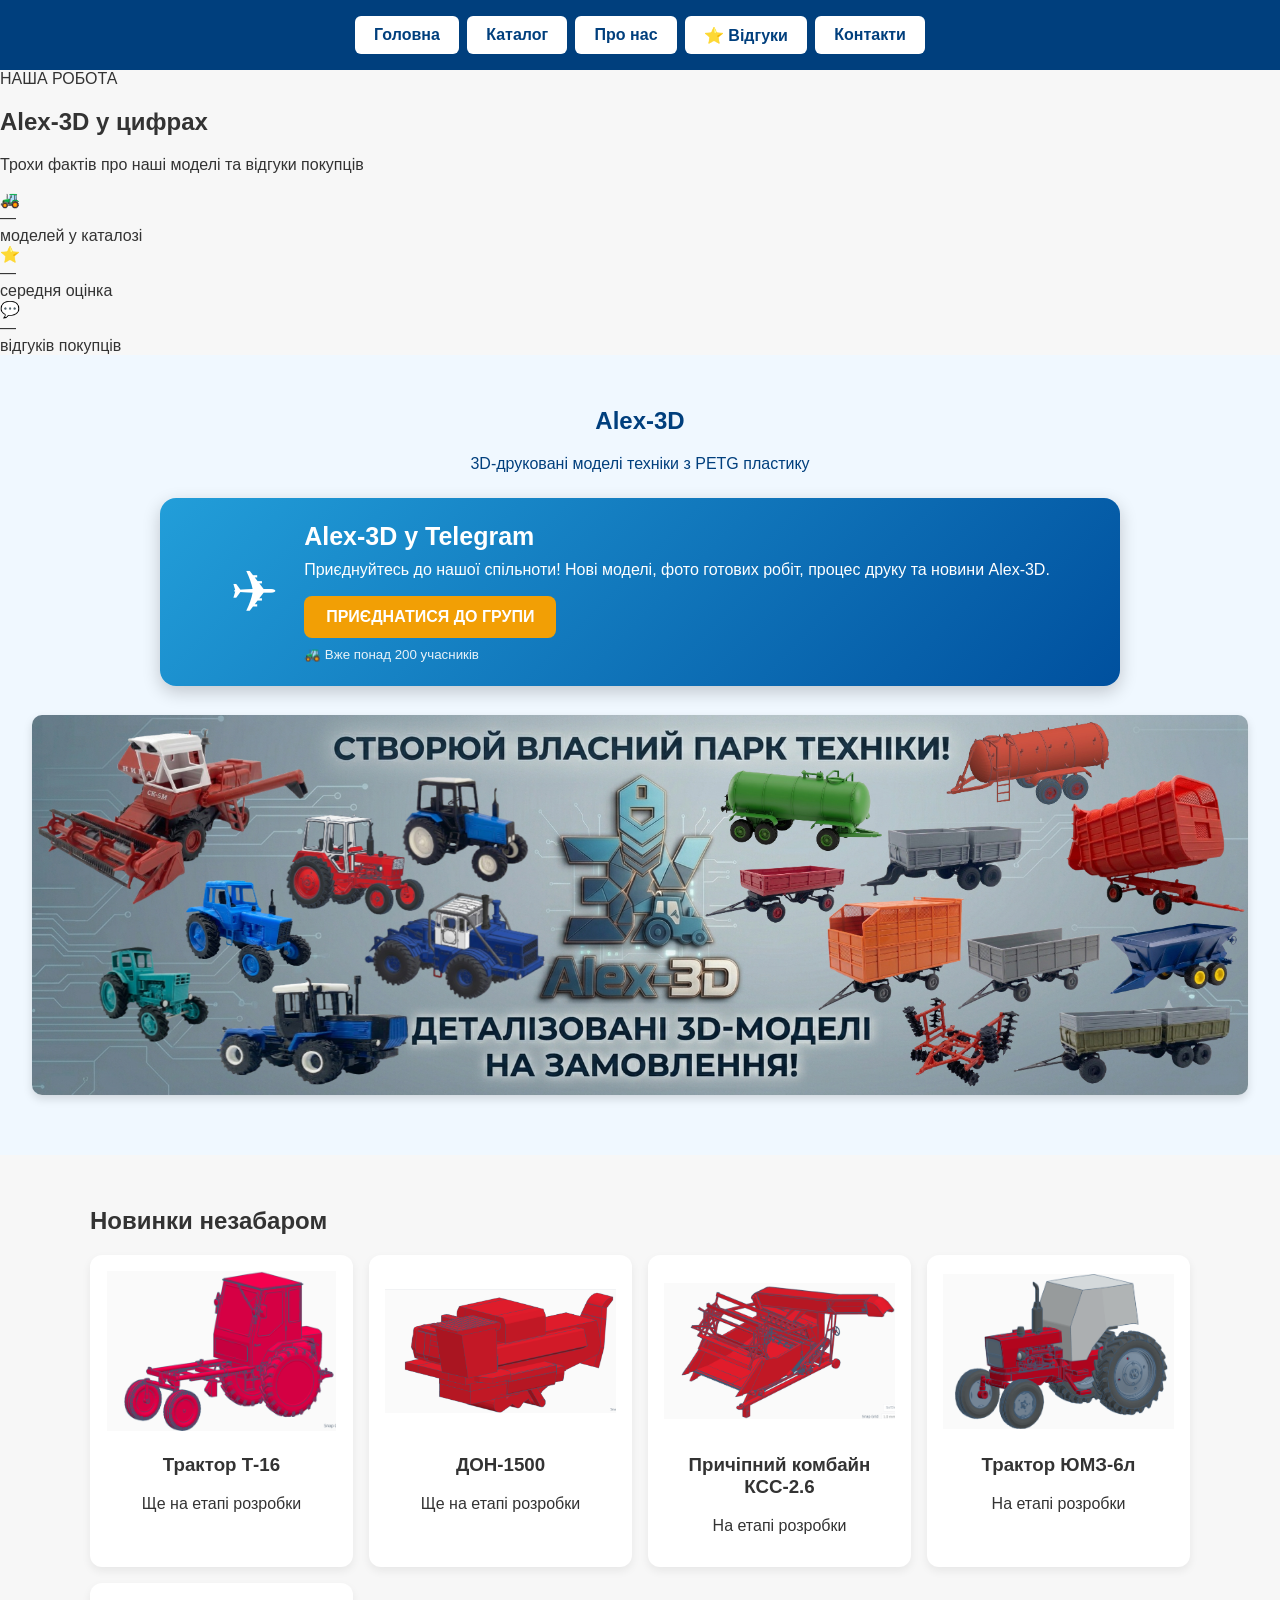
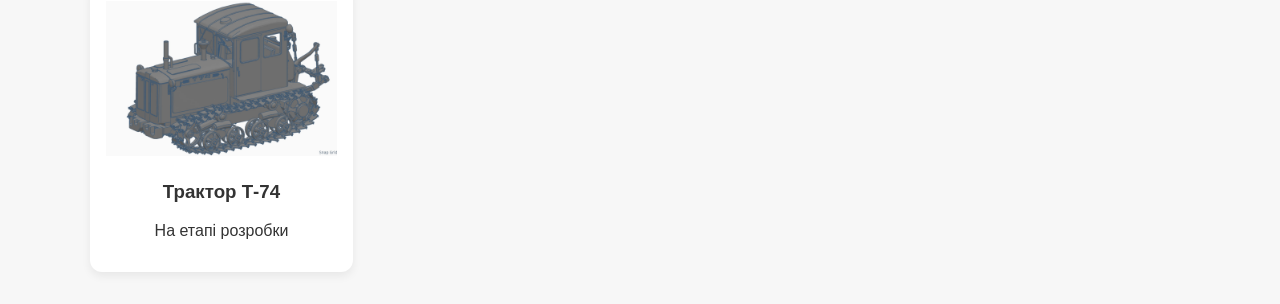
==== commit 8f3ea254: "Update index.html" ====
--- a/index.html
+++ b/index.html
@@ -10,7 +10,38 @@
     <button onclick="showTab('contacts')">Контакти</button>
 </nav>
 <section id="home" class="tab-content active-tab">
-    
+    <!-- Alex-3D у цифрах -->
+<section class="alex-stats-section">
+
+    <div class="alex-stats-header">
+        <span>НАША РОБОТА</span>
+        <h2>Alex-3D у цифрах</h2>
+        <p>Трохи фактів про наші моделі та відгуки покупців</p>
+    </div>
+
+    <div class="alex-stats-grid">
+
+        <div class="alex-stat-card">
+            <div class="alex-stat-icon">🚜</div>
+            <div class="alex-stat-number" id="stat-products">—</div>
+            <div class="alex-stat-label">моделей у каталозі</div>
+        </div>
+
+        <div class="alex-stat-card">
+            <div class="alex-stat-icon">⭐</div>
+            <div class="alex-stat-number" id="stat-rating">—</div>
+            <div class="alex-stat-label">середня оцінка</div>
+        </div>
+
+        <div class="alex-stat-card">
+            <div class="alex-stat-icon">💬</div>
+            <div class="alex-stat-number" id="stat-reviews">—</div>
+            <div class="alex-stat-label">відгуків покупців</div>
+        </div>
+
+    </div>
+
+</section>
     <header class="header home-header"><h1>Alex-3D</h1>
         <p>3D-друковані моделі техніки з PETG пластику</p>
         <div class="telegram-promo">
@@ -128,22 +159,29 @@
 
     <div class="reviews-layout">
 
-        <div class="reviews-info">
-            <div class="reviews-stars">★★★★★</div>
-            <h2>Відгуки наших клієнтів</h2>
-            <p>
-                Тут з'являтимуться відгуки власників моделей Alex-3D
-                після перевірки та публікації.
-            </p>
-
-            <div id="published-reviews">
-                <div class="reviews-empty">
-                    <span>💬</span>
-                    <h3>Відгуки незабаром з'являться</h3>
-                    <p>Будьте одним із перших, хто поділиться враженнями.</p>
-                </div>
-            </div>
+       <div class="reviews-info">
+
+    <div class="reviews-summary">
+        <div class="reviews-summary-score">
+            <strong id="reviews-average">—</strong>
+            <span>★★★★★</span>
         </div>
+
+        <div class="reviews-summary-text">
+            <strong>Відгуки наших клієнтів</strong>
+            <span id="reviews-count">Завантажуємо відгуки...</span>
+        </div>
+    </div>
+
+    <div id="published-reviews" class="published-reviews">
+
+        <div class="reviews-loading">
+            Завантажуємо відгуки...
+        </div>
+
+    </div>
+
+</div>
 
         <div class="review-form-card">
 
@@ -182,6 +220,36 @@
                 maxlength="1500"
                 placeholder="Розкажіть, що вам сподобалося в моделі..."
             ></textarea>
+
+            <div class="review-extra-fields">
+
+    <div class="review-field">
+        <label for="review-pros">
+            Переваги
+            <span class="review-optional">необов'язково</span>
+        </label>
+
+        <textarea
+            id="review-pros"
+            rows="3"
+            placeholder="Наприклад: гарна деталізація, якісний друк, міцна конструкція..."
+        ></textarea>
+    </div>
+
+    <div class="review-field">
+        <label for="review-cons">
+            Недоліки
+            <span class="review-optional">необов'язково</span>
+        </label>
+
+        <textarea
+            id="review-cons"
+            rows="3"
+            placeholder="Наприклад: хотілося б більше варіантів кольору..."
+        ></textarea>
+    </div>
+
+</div>
 
             <div class="review-photo-field">
 
@@ -589,6 +657,245 @@
     if (preview) preview.classList.remove("show");
 }
 
+// ========================================
+// ОПУБЛІКОВАНІ ВІДГУКИ
+// ========================================
+
+let publishedReviews = [];
+
+
+async function loadPublishedReviews() {
+
+    const container =
+        document.getElementById("published-reviews");
+
+    if (!container) return;
+
+    try {
+
+        const response =
+            await fetch(GOOGLE_SCRIPT_URL);
+
+        const data =
+            await response.json();
+
+        if (!data.success) {
+            throw new Error(
+                data.error || "Не вдалося отримати відгуки"
+            );
+        }
+
+        publishedReviews =
+            Array.isArray(data.reviews)
+                ? data.reviews
+                : [];
+
+        renderPublishedReviews();
+
+    } catch (error) {
+
+        console.error(
+            "Помилка завантаження відгуків:",
+            error
+        );
+
+        container.innerHTML = `
+            <div class="reviews-empty">
+                <span>💬</span>
+                <h3>Не вдалося завантажити відгуки</h3>
+                <p>Спробуйте оновити сторінку трохи пізніше.</p>
+            </div>
+        `;
+
+        updateReviewsSummary([]);
+    }
+}
+
+
+function renderPublishedReviews() {
+
+    const container =
+        document.getElementById("published-reviews");
+
+    if (!container) return;
+
+    updateReviewsSummary(publishedReviews);
+
+    if (!publishedReviews.length) {
+
+        container.innerHTML = `
+            <div class="reviews-empty">
+                <span>💬</span>
+                <h3>Поки що немає опублікованих відгуків</h3>
+                <p>
+                    Будьте одним із перших,
+                    хто поділиться враженнями.
+                </p>
+            </div>
+        `;
+
+        return;
+    }
+
+    container.innerHTML =
+        publishedReviews
+            .map(createReviewCard)
+            .join("");
+}
+
+
+function createReviewCard(review) {
+
+    const rating =
+        Math.max(
+            1,
+            Math.min(5, Number(review.rating) || 0)
+        );
+
+    const stars =
+        "★".repeat(rating) +
+        "☆".repeat(5 - rating);
+
+    const photoHtml =
+        review.photo &&
+        review.photo.startsWith("http")
+            ? `
+                <div class="review-customer-photo">
+                    <img
+                        src="${escapeReviewHtml(review.photo)}"
+                        alt="Фото моделі від покупця"
+                        loading="lazy"
+                    >
+                </div>
+              `
+            : "";
+
+    const replyHtml =
+        review.reply
+            ? `
+                <div class="alex-review-reply">
+                    <div class="alex-review-reply-head">
+                        <strong>Alex-3D</strong>
+                        <span>Відповідь магазину</span>
+                    </div>
+
+                    <p>
+                        ${escapeReviewHtml(review.reply)}
+                    </p>
+                </div>
+              `
+            : "";
+
+    return `
+        <article class="customer-review-card">
+
+            <div class="customer-review-top">
+
+                <div>
+                    <strong class="review-author">
+                        ${escapeReviewHtml(review.name)}
+                    </strong>
+
+                    <span class="review-date">
+                        ${escapeReviewHtml(review.date)}
+                    </span>
+                </div>
+
+                <div class="customer-review-stars">
+                    ${stars}
+                </div>
+
+            </div>
+
+            <a
+                class="review-product-link"
+                href="product.html?id=${encodeURIComponent(review.productId)}"
+            >
+                🚜 ${escapeReviewHtml(review.productName)}
+            </a>
+
+            <p class="customer-review-text">
+                ${escapeReviewHtml(review.review)}
+            </p>
+
+            ${photoHtml}
+
+            ${replyHtml}
+
+        </article>
+    `;
+}
+
+
+function updateReviewsSummary(reviews) {
+
+    const averageBox =
+        document.getElementById("reviews-average");
+
+    const countBox =
+        document.getElementById("reviews-count");
+
+    if (!averageBox || !countBox) return;
+
+    if (!reviews.length) {
+        averageBox.textContent = "—";
+        countBox.textContent =
+            "Поки що немає відгуків";
+        return;
+    }
+
+    const total =
+        reviews.reduce(
+            (sum, review) =>
+                sum + Number(review.rating || 0),
+            0
+        );
+
+    const average =
+        total / reviews.length;
+
+    averageBox.textContent =
+        average.toFixed(1);
+
+    countBox.textContent =
+        formatReviewCount(reviews.length);
+}
+
+
+function formatReviewCount(count) {
+
+    const lastTwo =
+        count % 100;
+
+    const last =
+        count % 10;
+
+    if (lastTwo >= 11 && lastTwo <= 14) {
+        return count + " відгуків";
+    }
+
+    if (last === 1) {
+        return count + " відгук";
+    }
+
+    if (last >= 2 && last <= 4) {
+        return count + " відгуки";
+    }
+
+    return count + " відгуків";
+}
+
+
+function escapeReviewHtml(value) {
+
+    return String(value ?? "")
+        .replace(/&/g, "&amp;")
+        .replace(/</g, "&lt;")
+        .replace(/>/g, "&gt;")
+        .replace(/"/g, "&quot;")
+        .replace(/'/g, "&#039;");
+}
+
     
 async function submitReview() {
     const name =
@@ -653,6 +960,8 @@
     productName: productName,
     review: review,
     photo: reviewPhotoData,
+    pros: document.getElementById("review-pros").value.trim(),
+    cons: document.getElementById("review-cons").value.trim(),
     visitorId: getVisitorId()
 };
 
@@ -677,6 +986,8 @@
         document.getElementById("review-rating").value = "0";
         document.getElementById("review-product").value = "";
         document.getElementById("review-text").value = "";
+        document.getElementById("review-pros").value = "";
+        document.getElementById("review-cons").value = "";
         document.getElementById("review-consent").checked = false;
         // Очищаємо прикріплене фото
         removeReviewPhoto();
@@ -714,6 +1025,45 @@
     initReviewForm();
     initReviewPhoto();
 
+    loadPublishedReviews();
+
     trackEvent("page_view", "Головна");
+const params = new URLSearchParams(window.location.search);
+
+if (params.get("openReviews") === "1") {
+
+    // Відкриваємо вкладку "Відгуки"
+    showTab("reviews");
+
+    setTimeout(() => {
+
+        // Беремо ID моделі, з якої прийшов покупець
+        const savedProductId =
+            sessionStorage.getItem("review_product_id");
+
+        const productSelect =
+            document.getElementById("review-product");
+
+        // Автоматично вибираємо цю модель
+        if (savedProductId && productSelect) {
+            productSelect.value = savedProductId;
+        }
+
+        // Прокручуємо до форми відгуку
+        const reviewForm =
+            document.querySelector(".review-form-card");
+
+        if (reviewForm) {
+            reviewForm.scrollIntoView({
+                behavior: "smooth",
+                block: "start"
+            });
+        }
+
+        sessionStorage.removeItem("review_product_id");
+
+    }, 500);
+}
+    
 });
 </script></body></html>
--- a/style.css
+++ b/style.css
@@ -1471,3 +1471,708 @@
         padding: 25px 20px;
     }
 }
+/* PHOTO IN REVIEW */
+
+.review-photo-field {
+    margin-top: 22px;
+}
+
+.review-photo-label {
+    display: flex !important;
+    justify-content: space-between;
+    align-items: center;
+    color: #073a70;
+    font-weight: 700;
+    margin-bottom: 9px !important;
+}
+
+.review-photo-label span {
+    font-size: 12px;
+    font-weight: 500;
+    color: #8a96a3;
+}
+
+.review-photo-upload {
+    display: flex !important;
+    align-items: center;
+    gap: 15px;
+    padding: 18px;
+    margin: 0 !important;
+
+    border: 1.5px dashed #b9cadb;
+    border-radius: 15px;
+
+    background: #f8fafc;
+    cursor: pointer;
+
+    transition: .2s ease;
+}
+
+.review-photo-upload:hover {
+    border-color: #00509e;
+    background: #f1f6fb;
+}
+
+.review-upload-icon {
+    width: 48px;
+    height: 48px;
+
+    display: flex;
+    align-items: center;
+    justify-content: center;
+
+    background: #e8f1f9;
+    border-radius: 12px;
+
+    font-size: 23px;
+}
+
+.review-photo-upload strong {
+    display: block;
+    color: #073a70;
+    margin-bottom: 3px;
+}
+
+.review-photo-upload span {
+    display: block;
+    color: #7a8794;
+    font-size: 12px;
+    font-weight: 400;
+}
+
+.review-photo-preview {
+    position: relative;
+    display: none;
+    margin-top: 12px;
+    width: 170px;
+}
+
+.review-photo-preview.show {
+    display: block;
+}
+
+.review-photo-preview img {
+    display: block;
+    width: 170px;
+    height: 125px;
+
+    object-fit: cover;
+
+    border-radius: 13px;
+    border: 1px solid #d7e0e8;
+}
+
+.review-photo-preview button {
+    position: absolute;
+    top: -8px;
+    right: -8px;
+
+    width: 27px;
+    height: 27px;
+
+    border: 0;
+    border-radius: 50%;
+
+    background: #073a70;
+    color: white;
+
+    font-size: 19px;
+    line-height: 1;
+
+    cursor: pointer;
+}
+/* ========================================
+   PUBLISHED REVIEWS
+======================================== */
+
+.reviews-summary {
+    display: flex;
+    align-items: center;
+    gap: 20px;
+
+    background: #fff;
+    padding: 22px 24px;
+    border-radius: 20px;
+
+    box-shadow: 0 12px 35px rgba(0, 63, 125, .08);
+
+    margin-bottom: 25px;
+}
+
+.reviews-summary-score {
+    padding-right: 20px;
+    border-right: 1px solid #e3e9ef;
+}
+
+.reviews-summary-score strong {
+    display: block;
+
+    color: #073a70;
+    font-size: 38px;
+    line-height: 1;
+}
+
+.reviews-summary-score span {
+    display: block;
+
+    color: #f29f05;
+    font-size: 16px;
+    letter-spacing: 1px;
+
+    margin-top: 6px;
+}
+
+.reviews-summary-text strong {
+    display: block;
+
+    color: #073a70;
+    font-size: 18px;
+
+    margin-bottom: 4px;
+}
+
+.reviews-summary-text span {
+    color: #7b8793;
+    font-size: 14px;
+}
+
+.published-reviews {
+    display: flex;
+    flex-direction: column;
+    gap: 20px;
+}
+
+.reviews-loading {
+    padding: 35px;
+    text-align: center;
+
+    background: #fff;
+    border-radius: 20px;
+
+    color: #7a8794;
+}
+
+.customer-review-card {
+    background: #fff;
+
+    border-radius: 22px;
+    padding: 25px;
+
+    box-shadow: 0 12px 35px rgba(0, 63, 125, .08);
+
+    border: 1px solid rgba(0, 63, 125, .06);
+}
+
+.customer-review-top {
+    display: flex;
+    align-items: flex-start;
+    justify-content: space-between;
+    gap: 15px;
+}
+
+.review-author {
+    display: block;
+
+    color: #073a70;
+    font-size: 18px;
+}
+
+.review-date {
+    display: block;
+
+    color: #8a96a3;
+    font-size: 12px;
+
+    margin-top: 3px;
+}
+
+.customer-review-stars {
+    color: #f29f05;
+
+    font-size: 19px;
+    letter-spacing: 1px;
+
+    white-space: nowrap;
+}
+
+.review-product-link {
+    display: inline-block;
+
+    margin-top: 17px;
+
+    color: #00509e;
+    font-size: 13px;
+    font-weight: 700;
+
+    text-decoration: none;
+
+    background: #edf5fb;
+
+    padding: 8px 11px;
+    border-radius: 9px;
+}
+
+.review-product-link:hover {
+    background: #e0eef9;
+}
+
+.customer-review-text {
+    color: #455565;
+
+    font-size: 15px;
+    line-height: 1.65;
+
+    margin: 18px 0 0;
+
+    white-space: pre-line;
+}
+
+.review-customer-photo {
+    margin-top: 18px;
+
+    overflow: hidden;
+    border-radius: 15px;
+
+    background: #f3f5f7;
+}
+
+.review-customer-photo img {
+    display: block;
+
+    width: 100%;
+    max-height: 420px;
+
+    object-fit: cover;
+}
+
+.alex-review-reply {
+    margin-top: 20px;
+
+    padding: 16px 18px;
+
+    border-left: 4px solid #f29f05;
+
+    border-radius: 0 13px 13px 0;
+
+    background: #f7f9fb;
+}
+
+.alex-review-reply-head {
+    display: flex;
+    align-items: center;
+    gap: 9px;
+
+    margin-bottom: 7px;
+}
+
+.alex-review-reply-head strong {
+    color: #073a70;
+}
+
+.alex-review-reply-head span {
+    color: #8b96a1;
+    font-size: 11px;
+}
+
+.alex-review-reply p {
+    margin: 0;
+
+    color: #526171;
+    font-size: 14px;
+    line-height: 1.55;
+}
+
+@media (max-width: 600px) {
+
+    .reviews-summary {
+        padding: 18px;
+    }
+
+    .reviews-summary-score strong {
+        font-size: 32px;
+    }
+
+    .customer-review-card {
+        padding: 20px;
+    }
+
+    .customer-review-top {
+        flex-direction: column;
+        gap: 7px;
+    }
+}
+
+
+/* ===== ВІДГУКИ НА СТОРІНЦІ КОНКРЕТНОГО ТОВАРУ ===== */
+.product-reviews-section{max-width:1100px;margin:34px auto 0;padding:0 20px 50px;box-sizing:border-box}
+.product-reviews-section *{box-sizing:border-box}
+.product-reviews-section h2{margin:0 0 8px;color:#073a70;font-size:clamp(26px,3vw,36px);line-height:1.15}
+.product-reviews-section>p{margin:0 0 22px;color:#667586;line-height:1.6}
+.product-reviews-list{display:grid;grid-template-columns:repeat(2,minmax(0,1fr));gap:20px}
+.product-review-card{min-width:0;background:#fff;border:1px solid rgba(0,63,125,.07);border-radius:22px;padding:24px;box-shadow:0 12px 35px rgba(0,63,125,.08)}
+.product-review-top{display:flex;justify-content:space-between;align-items:flex-start;gap:16px}
+.product-review-author{color:#073a70;font-size:18px;font-weight:800}
+.product-review-date{display:block;margin-top:4px;color:#8a96a3;font-size:12px}
+.product-review-stars{flex-shrink:0;color:#f29f05;font-size:20px;letter-spacing:1px;white-space:nowrap}
+.product-review-text{margin:18px 0 0;color:#455565;font-size:15px;line-height:1.65;white-space:pre-line;overflow-wrap:anywhere}
+.product-review-photo{margin-top:18px;width:100%;overflow:hidden;border-radius:16px;background:#f3f5f7}
+.product-review-photo img{display:block;width:100%;height:auto;max-height:430px;object-fit:contain;background:#f3f5f7}
+.product-review-reply{margin-top:20px;padding:16px 18px;border-left:4px solid #f29f05;border-radius:0 13px 13px 0;background:#f7f9fb}
+.product-review-reply strong{display:block;margin-bottom:6px;color:#073a70;font-size:15px}
+.product-review-reply p{margin:0;color:#526171;font-size:14px;line-height:1.55}
+.product-reviews-empty,.product-reviews-loading{grid-column:1/-1;padding:28px;border-radius:18px;background:#fff;color:#748291;text-align:center;border:1px dashed #bfd0df}
+.product-review-btn{display:inline-flex;align-items:center;justify-content:center;margin-top:22px;padding:13px 20px;border:0;border-radius:11px;background:#f29f05;color:#fff;font:inherit;font-weight:800;text-decoration:none;cursor:pointer;transition:.2s ease}
+.product-review-btn:hover{background:#d98804;transform:translateY(-2px)}
+@media(max-width:800px){.product-reviews-section{padding-left:17px;padding-right:17px;margin-top:24px}.product-reviews-list{grid-template-columns:1fr}}
+@media(max-width:520px){.product-review-card{padding:20px;border-radius:18px}.product-review-top{flex-direction:column;gap:7px}.product-review-photo img{max-height:360px}.product-review-btn{width:100%}}
+
+.review-extra-fields {
+    display: grid;
+    grid-template-columns: 1fr 1fr;
+    gap: 18px;
+    margin-top: 20px;
+}
+
+.review-extra-fields .review-field {
+    margin: 0;
+}
+
+.review-extra-fields textarea {
+    width: 100%;
+    min-height: 105px;
+    padding: 15px 17px;
+
+    border: 1px solid #c9d7e4;
+    border-radius: 14px;
+
+    font: inherit;
+    font-size: 14px;
+    line-height: 1.5;
+
+    resize: vertical;
+    outline: none;
+
+    transition: .2s ease;
+}
+
+.review-extra-fields textarea:focus {
+    border-color: #00509e;
+    box-shadow: 0 0 0 3px rgba(0, 80, 158, .08);
+}
+
+.review-optional {
+    float: right;
+
+    color: #8a96a3;
+    font-size: 12px;
+    font-weight: 400;
+}
+
+@media (max-width: 650px) {
+    .review-extra-fields {
+        grid-template-columns: 1fr;
+    }
+}
+/* Відгук / переваги / недоліки */
+
+.product-review-content {
+    margin-top: 24px;
+}
+
+.product-review-content .product-review-text {
+    margin: 0 0 22px;
+    color: #263746;
+    font-size: 15px;
+    line-height: 1.65;
+}
+
+.product-review-detail {
+    margin: 8px 0 0;
+    color: #263746;
+    font-size: 15px;
+    line-height: 1.55;
+}
+
+.product-review-detail strong {
+    color: #073a70;
+    font-weight: 800;
+}
+
+.product-review-content + .product-review-photo {
+    margin-top: 22px;
+}
+/* =========================================
+   ШИРШИЙ БЛОК ВІДГУКІВ НА СТОРІНЦІ ТОВАРУ
+   ========================================= */
+
+.product-reviews-section {
+    max-width: 1100px;
+    margin: 45px auto 0;
+    padding: 0 20px 60px;
+}
+
+/* Заголовок */
+.product-reviews-heading {
+    display: flex;
+    justify-content: space-between;
+    align-items: flex-end;
+    gap: 30px;
+    margin-bottom: 24px;
+}
+
+.product-reviews-kicker {
+    display: block;
+    margin-bottom: 5px;
+    color: #667586;
+    font-size: 13px;
+    font-weight: 700;
+    text-transform: uppercase;
+}
+
+.product-reviews-heading h2 {
+    margin: 0;
+    color: #073a70;
+    font-size: clamp(27px, 3vw, 38px);
+    line-height: 1.15;
+}
+
+/* Середня оцінка */
+.product-rating-summary {
+    display: flex;
+    align-items: center;
+    gap: 12px;
+    flex-shrink: 0;
+}
+
+.product-rating-summary > strong {
+    color: #073a70;
+    font-size: 32px;
+    line-height: 1;
+}
+
+.product-rating-summary small {
+    display: block;
+    margin-top: 3px;
+    color: #7c8996;
+}
+
+.product-rating-stars {
+    color: #f29f05;
+    letter-spacing: 1px;
+}
+
+/* Список */
+.product-reviews-list {
+    display: block;
+}
+
+/* Картка — широка */
+.product-review-card {
+    width: 100%;
+    max-width: 850px;
+    margin-bottom: 22px;
+    padding: 28px 30px;
+
+    background: #fff;
+    border: 1px solid #e2e8ee;
+    border-radius: 18px;
+
+    box-shadow: 0 8px 25px rgba(0, 63, 125, .06);
+}
+
+/* Верх картки */
+.product-review-card-top {
+    display: flex;
+    justify-content: space-between;
+    align-items: flex-start;
+    gap: 20px;
+    margin-bottom: 24px;
+}
+
+.product-review-author {
+    display: block;
+    color: #073a70;
+    font-size: 18px;
+    font-weight: 800;
+}
+
+.product-review-date {
+    display: block;
+    margin-top: 4px;
+    color: #8a96a3;
+    font-size: 12px;
+}
+
+.product-review-stars {
+    color: #f29f05;
+    font-size: 20px;
+    letter-spacing: 1px;
+}
+
+/* Основний текст */
+.product-review-content {
+    margin: 0;
+}
+
+.product-review-content .product-review-text {
+    margin: 0 0 22px;
+    color: #263746;
+    font-size: 16px;
+    line-height: 1.65;
+}
+
+/* Переваги / недоліки — як додаткова інформація */
+.product-review-detail {
+    margin: 9px 0;
+    color: #263746;
+    font-size: 15px;
+    line-height: 1.55;
+}
+
+.product-review-detail strong {
+    color: #073a70;
+    font-weight: 800;
+}
+
+/* Фото покупця */
+.product-review-photo {
+    width: 100%;
+    max-width: 650px;
+    margin-top: 25px;
+    overflow: hidden;
+
+    background: #f5f6f7;
+    border-radius: 16px;
+}
+
+.product-review-photo img {
+    display: block;
+    width: 100%;
+    height: auto;
+    max-height: 560px;
+
+    object-fit: contain;
+    background: #f5f6f7;
+}
+
+/* Відповідь магазину */
+.product-review-reply {
+    max-width: 650px;
+    margin-top: 22px;
+    padding: 16px 18px;
+
+    background: #f6f8fb;
+    border-left: 4px solid #f29f05;
+    border-radius: 0 12px 12px 0;
+}
+
+.product-review-reply-title {
+    display: flex;
+    align-items: center;
+    gap: 9px;
+    margin-bottom: 6px;
+}
+
+.product-review-reply-title strong {
+    color: #073a70;
+    font-size: 14px;
+}
+
+.product-review-reply-title span {
+    color: #8a96a3;
+    font-size: 12px;
+}
+
+.product-review-reply p {
+    margin: 0;
+    color: #455565;
+    line-height: 1.55;
+}
+
+/* Нижній блок */
+.product-review-action {
+    max-width: 850px;
+    margin-top: 15px;
+    padding: 20px 24px;
+
+    display: flex;
+    align-items: center;
+    justify-content: space-between;
+    gap: 25px;
+
+    background: #f6f8fb;
+    border-radius: 16px;
+}
+
+.product-review-action strong {
+    display: block;
+    color: #073a70;
+    font-size: 16px;
+}
+
+.product-review-action span {
+    display: block;
+    margin-top: 3px;
+    color: #667586;
+    font-size: 14px;
+}
+
+.product-review-button {
+    flex-shrink: 0;
+    padding: 12px 19px;
+
+    border: 0;
+    border-radius: 10px;
+
+    background: #f29f05;
+    color: #fff;
+
+    font: inherit;
+    font-weight: 800;
+
+    cursor: pointer;
+    transition: .2s ease;
+}
+
+.product-review-button:hover {
+    background: #d98d00;
+    transform: translateY(-1px);
+}
+
+/* Телефон */
+@media (max-width: 700px) {
+
+    .product-reviews-section {
+        margin-top: 30px;
+        padding: 0 15px 40px;
+    }
+
+    .product-reviews-heading {
+        display: block;
+    }
+
+    .product-rating-summary {
+        margin-top: 14px;
+    }
+
+    .product-review-card {
+        padding: 22px 18px;
+    }
+
+    .product-review-card-top {
+        gap: 10px;
+    }
+
+    .product-review-photo {
+        max-width: 100%;
+    }
+
+    .product-review-action {
+        display: block;
+    }
+
+    .product-review-button {
+        width: 100%;
+        margin-top: 15px;
+    }
+}
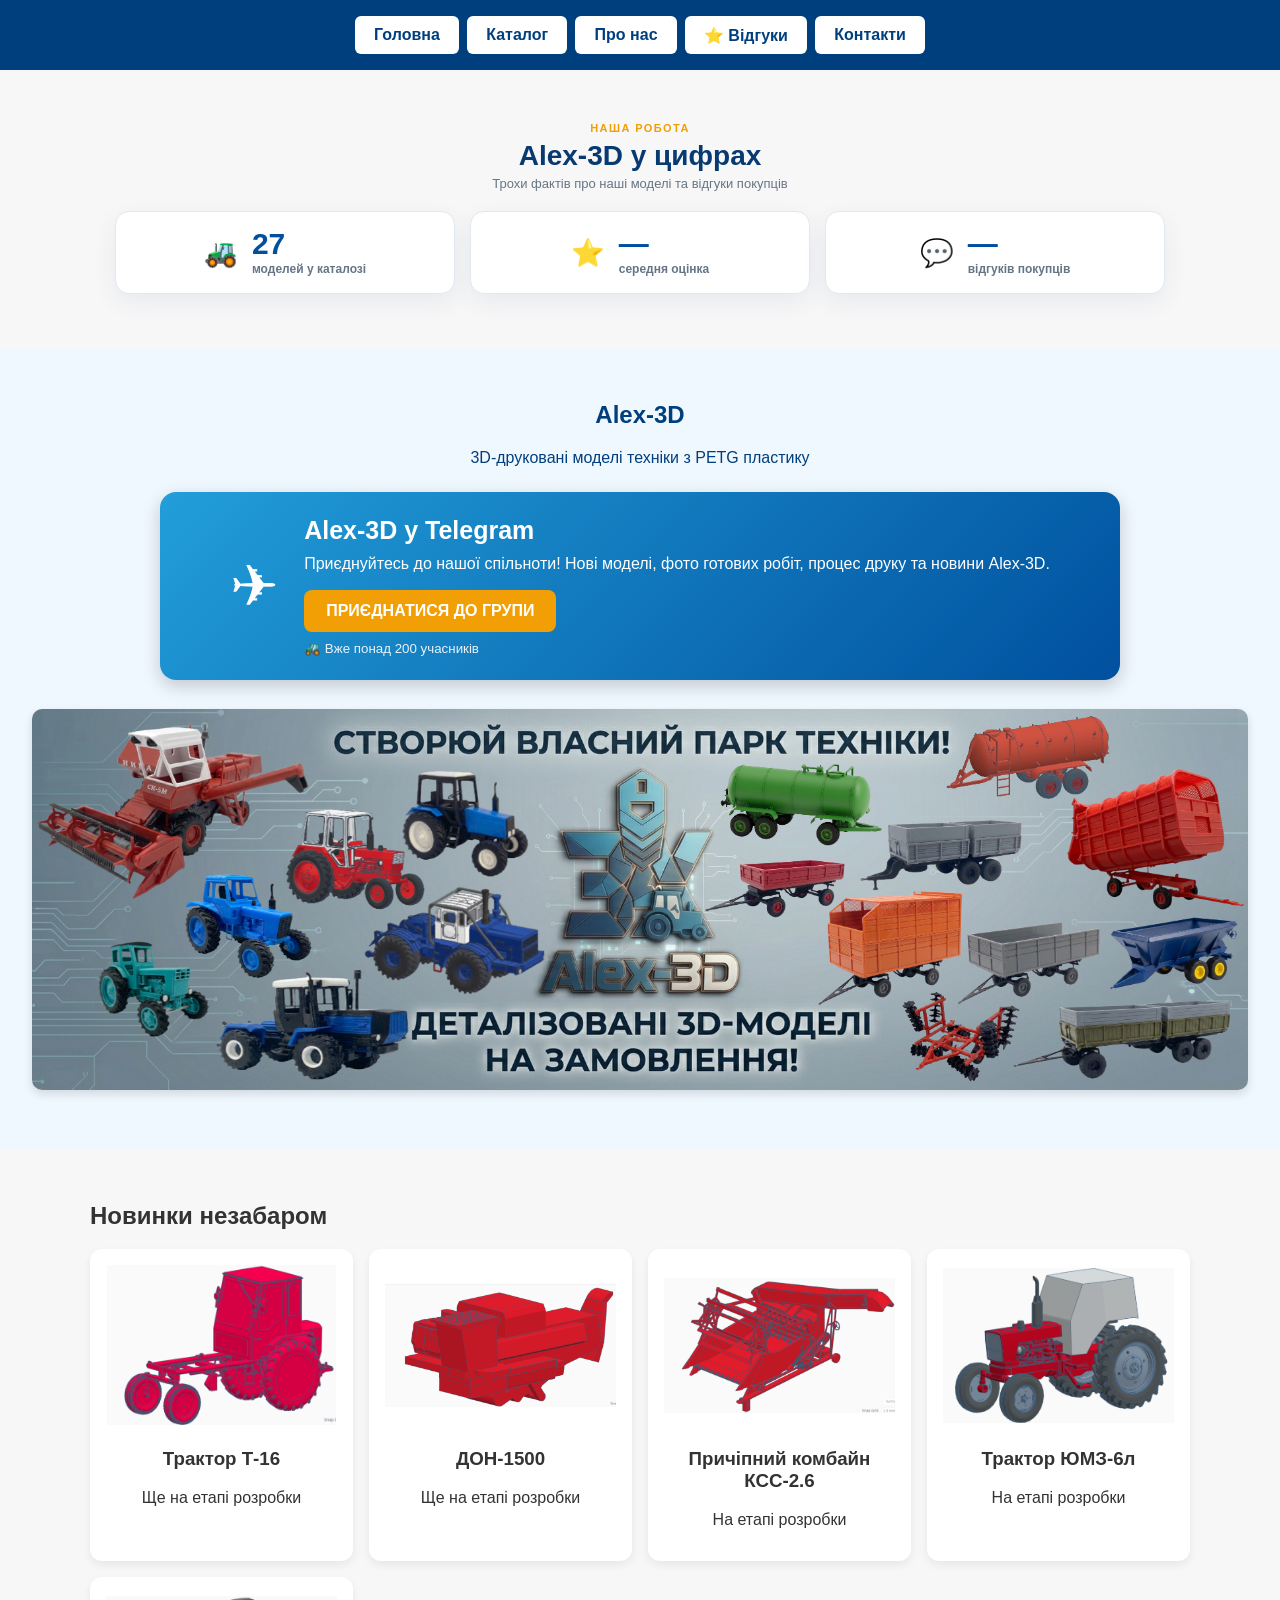
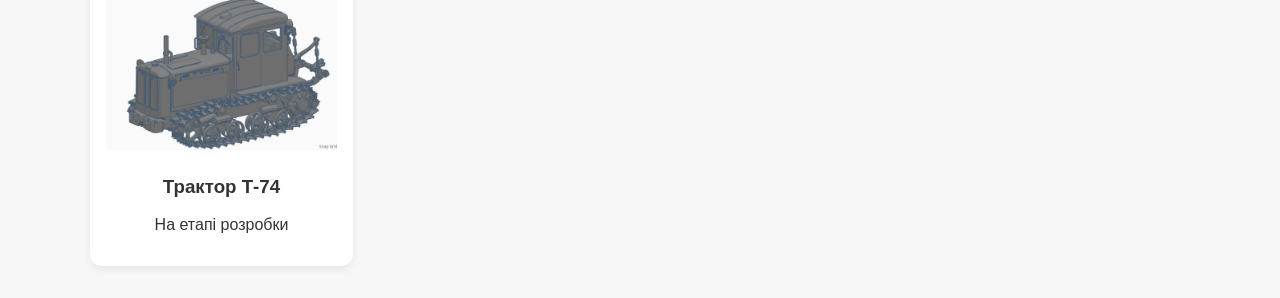
==== commit 6fee8325: "Update index.html" ====
--- a/index.html
+++ b/index.html
@@ -1066,4 +1066,87 @@
 }
     
 });
+    /* =========================================
+   ALEX-3D У ЦИФРАХ
+   ========================================= */
+
+async function loadAlexStats() {
+
+    /* 1. Кількість моделей у каталозі */
+    try {
+        const productsResponse = await fetch("products.json");
+        const products = await productsResponse.json();
+
+        const productsElement =
+            document.getElementById("stat-products");
+
+        if (productsElement) {
+            productsElement.textContent = products.length;
+        }
+
+    } catch (error) {
+        console.error("Помилка статистики каталогу:", error);
+    }
+
+
+    /* 2. Відгуки та середня оцінка */
+    try {
+
+        const reviewsResponse =
+            await fetch(GOOGLE_SCRIPT_URL);
+
+        const data = await reviewsResponse.json();
+
+        const reviews =
+            Array.isArray(data.reviews)
+                ? data.reviews
+                : [];
+
+        /* Кількість опублікованих відгуків */
+        const reviewsElement =
+            document.getElementById("stat-reviews");
+
+        if (reviewsElement) {
+            reviewsElement.textContent = reviews.length;
+        }
+
+
+        /* Середня оцінка */
+        const ratingElement =
+            document.getElementById("stat-rating");
+
+        if (ratingElement) {
+
+            if (reviews.length > 0) {
+
+                const ratingSum = reviews.reduce(
+                    (sum, review) =>
+                        sum + Number(review.rating || 0),
+                    0
+                );
+
+                const averageRating =
+                    ratingSum / reviews.length;
+
+                ratingElement.textContent =
+                    averageRating.toFixed(1);
+
+            } else {
+
+                ratingElement.textContent = "—";
+
+            }
+        }
+
+    } catch (error) {
+        console.error("Помилка статистики відгуків:", error);
+    }
+}
+
+
+/* Запускаємо після завантаження сторінки */
+document.addEventListener(
+    "DOMContentLoaded",
+    loadAlexStats
+);
 </script></body></html>
--- a/style.css
+++ b/style.css
@@ -2176,3 +2176,196 @@
         margin-top: 15px;
     }
 }
+/* =========================================
+   ALEX-3D У ЦИФРАХ
+   ========================================= */
+
+.alex-stats-section {
+    max-width: 1100px;
+    margin: 55px auto;
+    padding: 45px 25px;
+}
+
+.alex-stats-header {
+    text-align: center;
+    margin-bottom: 32px;
+}
+
+.alex-stats-header span {
+    color: #f29f05;
+    font-size: 13px;
+    font-weight: 800;
+    letter-spacing: 1.5px;
+}
+
+.alex-stats-header h2 {
+    margin: 7px 0 8px;
+    color: #073a70;
+    font-size: clamp(28px, 4vw, 40px);
+}
+
+.alex-stats-header p {
+    margin: 0;
+    color: #667586;
+    font-size: 15px;
+}
+
+.alex-stats-grid {
+    display: grid;
+    grid-template-columns: repeat(3, 1fr);
+    gap: 22px;
+}
+
+.alex-stat-card {
+    position: relative;
+    padding: 30px 20px;
+
+    text-align: center;
+
+    background: #fff;
+    border: 1px solid #e2e8ee;
+    border-radius: 18px;
+
+    box-shadow: 0 8px 25px rgba(0, 63, 125, .07);
+
+    transition: .25s ease;
+}
+
+.alex-stat-card:hover {
+    transform: translateY(-4px);
+    box-shadow: 0 13px 30px rgba(0, 63, 125, .12);
+}
+
+.alex-stat-icon {
+    margin-bottom: 12px;
+    font-size: 29px;
+}
+
+.alex-stat-number {
+    color: #00509e;
+    font-size: 42px;
+    font-weight: 900;
+    line-height: 1;
+}
+
+.alex-stat-label {
+    margin-top: 9px;
+    color: #667586;
+    font-size: 14px;
+    font-weight: 600;
+}
+
+@media (max-width: 700px) {
+
+    .alex-stats-section {
+        margin: 30px auto;
+        padding: 30px 15px;
+    }
+
+    .alex-stats-grid {
+        grid-template-columns: 1fr;
+        gap: 14px;
+    }
+
+    .alex-stat-card {
+        padding: 23px 15px;
+    }
+
+    .alex-stat-number {
+        font-size: 36px;
+    }
+}
+/* =========================================
+   ALEX-3D У ЦИФРАХ — КОМПАКТНИЙ ВАРІАНТ
+   ========================================= */
+
+.alex-stats-section {
+    max-width: 1050px;
+    margin: 28px auto 35px;
+    padding: 20px 25px;
+}
+
+.alex-stats-header {
+    margin-bottom: 20px;
+}
+
+.alex-stats-header span {
+    font-size: 11px;
+    letter-spacing: 1.4px;
+}
+
+.alex-stats-header h2 {
+    margin: 4px 0;
+    font-size: 28px;
+}
+
+.alex-stats-header p {
+    font-size: 13px;
+}
+
+/* Три компактні картки */
+.alex-stats-grid {
+    display: grid;
+    grid-template-columns: repeat(3, 1fr);
+    gap: 15px;
+}
+
+.alex-stat-card {
+    min-height: 0;
+    padding: 17px 15px;
+
+    display: grid;
+    grid-template-columns: auto auto;
+    grid-template-areas:
+        "icon number"
+        "icon label";
+    justify-content: center;
+    align-items: center;
+    column-gap: 14px;
+
+    border-radius: 14px;
+}
+
+.alex-stat-icon {
+    grid-area: icon;
+    margin: 0;
+    font-size: 27px;
+}
+
+.alex-stat-number {
+    grid-area: number;
+
+    text-align: left;
+    font-size: 30px;
+    line-height: 1;
+}
+
+.alex-stat-label {
+    grid-area: label;
+
+    margin: 3px 0 0;
+    text-align: left;
+    font-size: 12px;
+}
+
+/* Телефон */
+@media (max-width: 700px) {
+
+    .alex-stats-section {
+        margin: 20px auto 25px;
+        padding: 15px;
+    }
+
+    .alex-stats-header h2 {
+        font-size: 25px;
+    }
+
+    .alex-stats-grid {
+        grid-template-columns: 1fr;
+        gap: 10px;
+    }
+
+    .alex-stat-card {
+        padding: 14px 18px;
+    }
+}
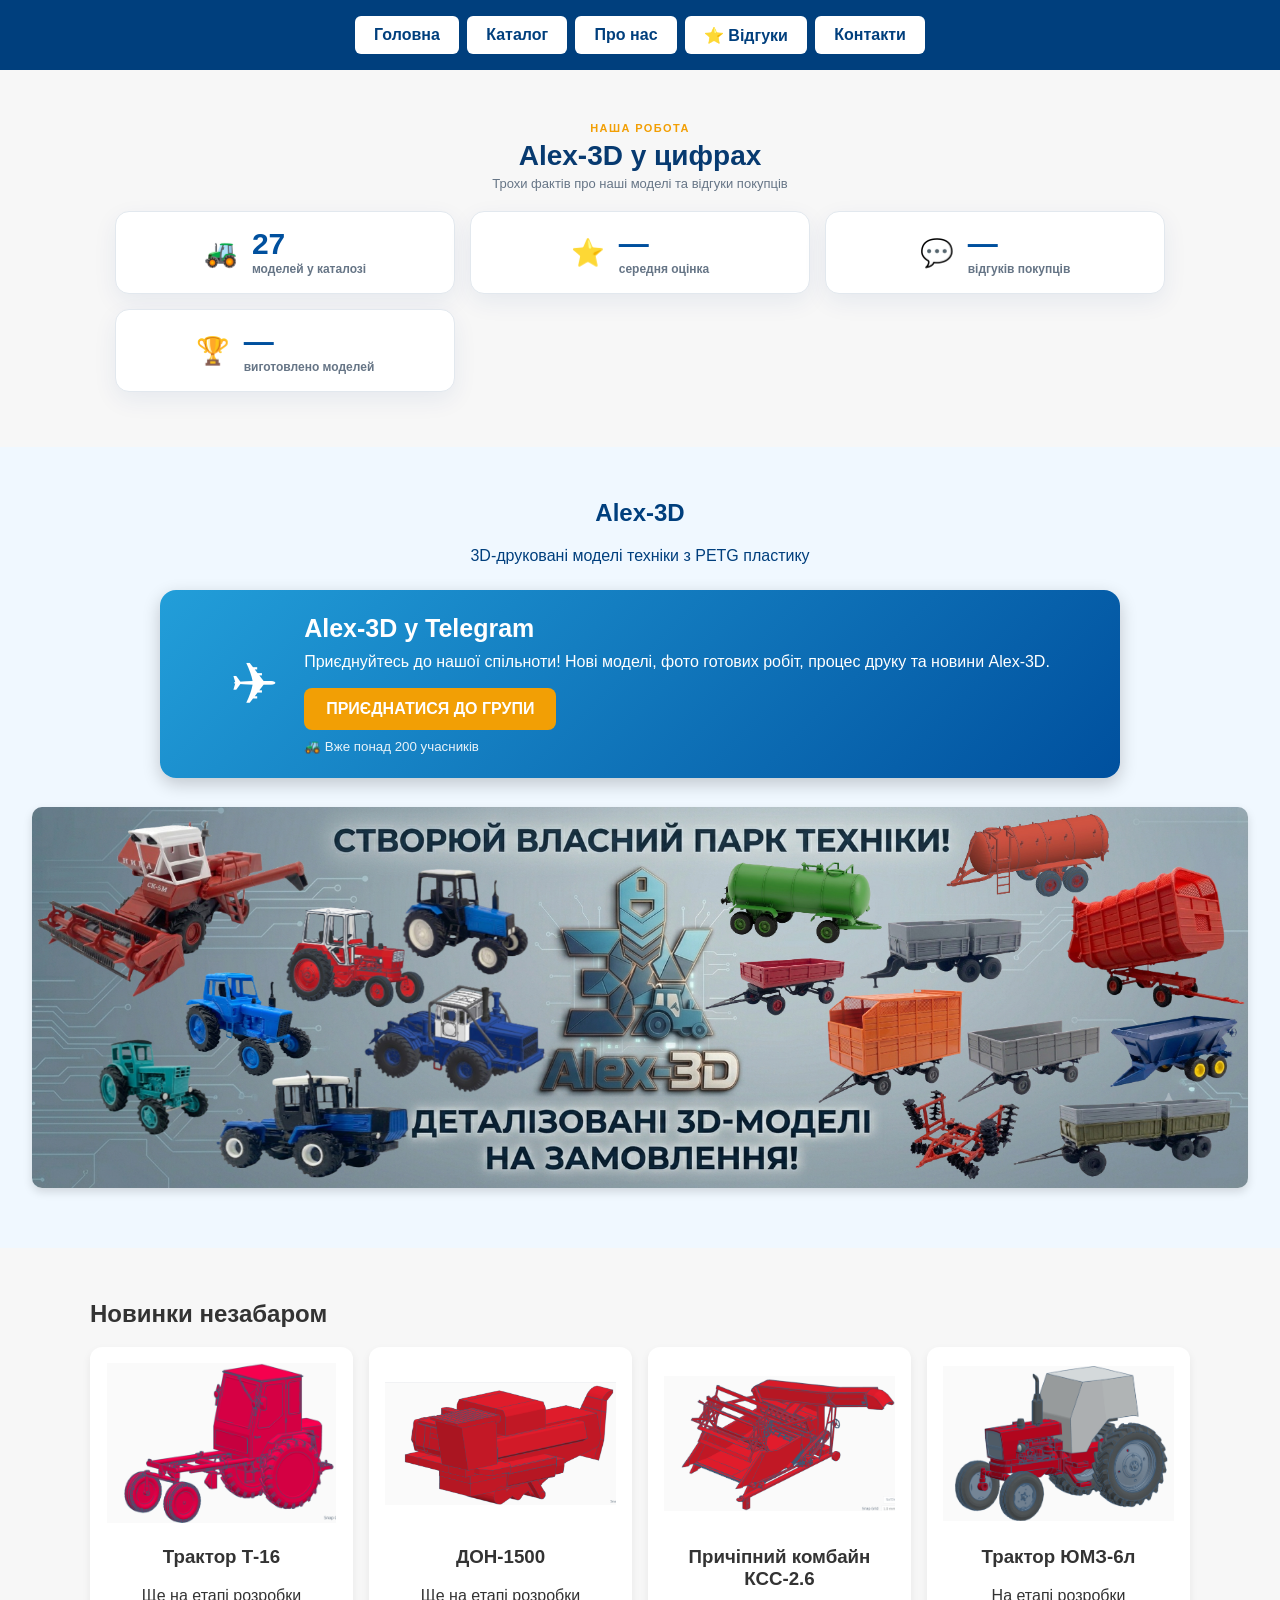
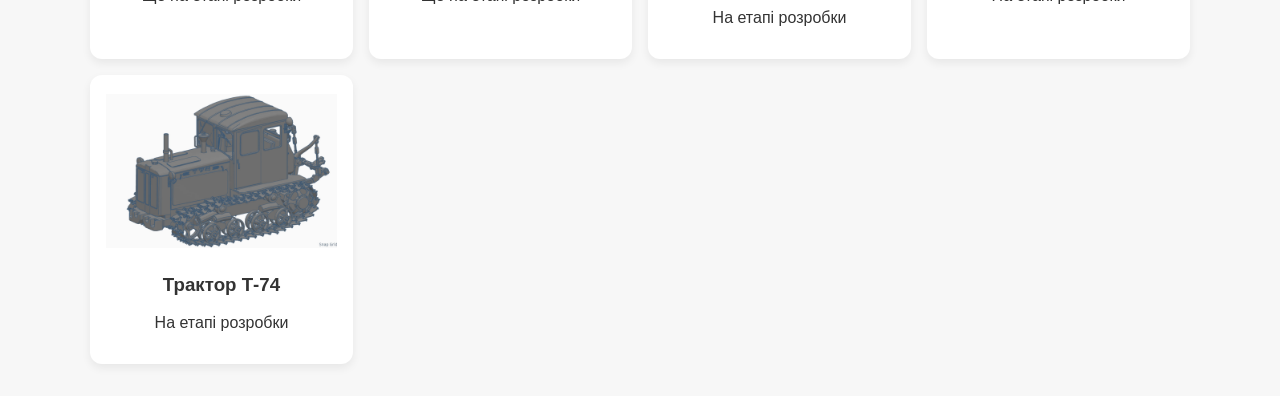
==== commit 2843686b: "Update index.html" ====
--- a/index.html
+++ b/index.html
@@ -38,7 +38,11 @@
             <div class="alex-stat-number" id="stat-reviews">—</div>
             <div class="alex-stat-label">відгуків покупців</div>
         </div>
-
+        <div class="alex-stat-card">
+            <div class="alex-stat-icon">🏆</div>
+            <div class="alex-stat-number" id="stat-completed">—</div>
+            <div class="alex-stat-label">виготовлено моделей</div>
+        </div>
     </div>
 
 </section>
@@ -1097,6 +1101,15 @@
 
         const data = await reviewsResponse.json();
 
+        /* Кількість виготовлених моделей */
+const completedElement =
+    document.getElementById("stat-completed");
+
+if (completedElement) {
+    completedElement.textContent =
+        Number(data.completedModels || 0);
+}
+        
         const reviews =
             Array.isArray(data.reviews)
                 ? data.reviews
